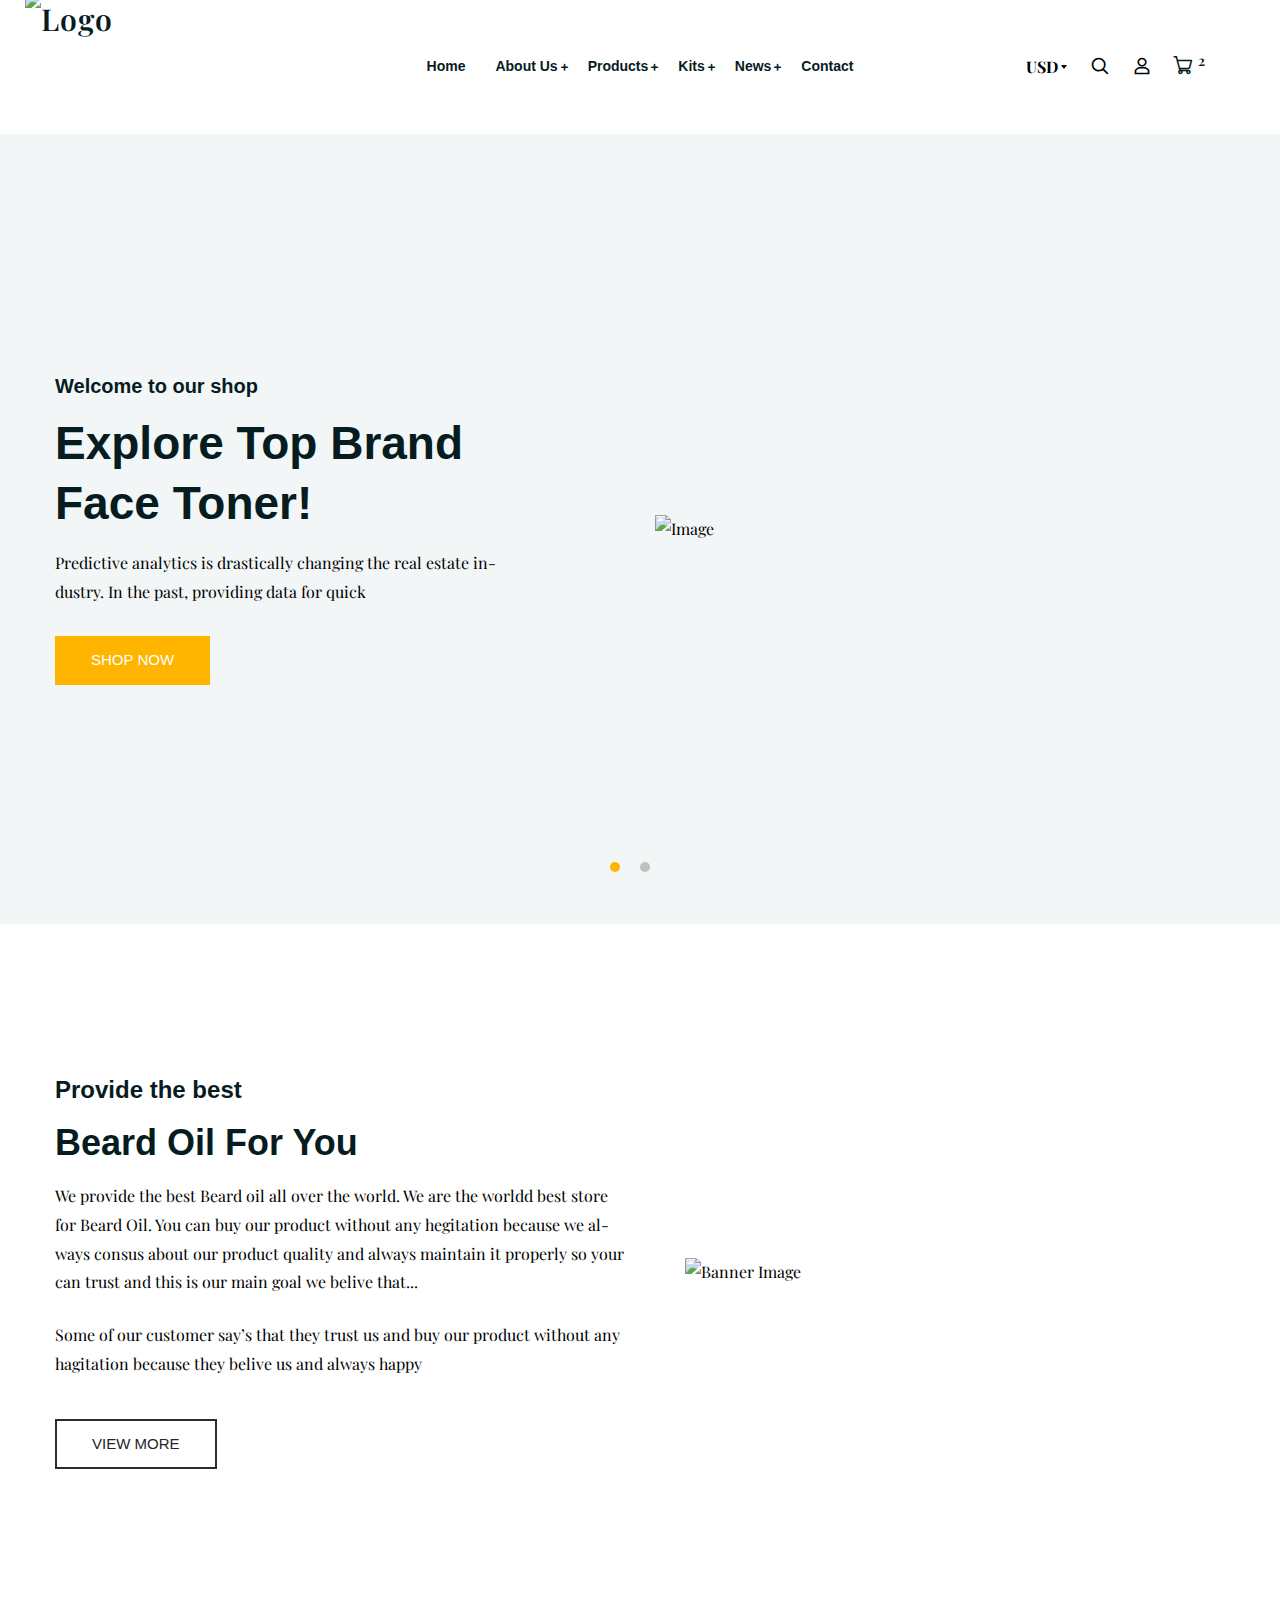
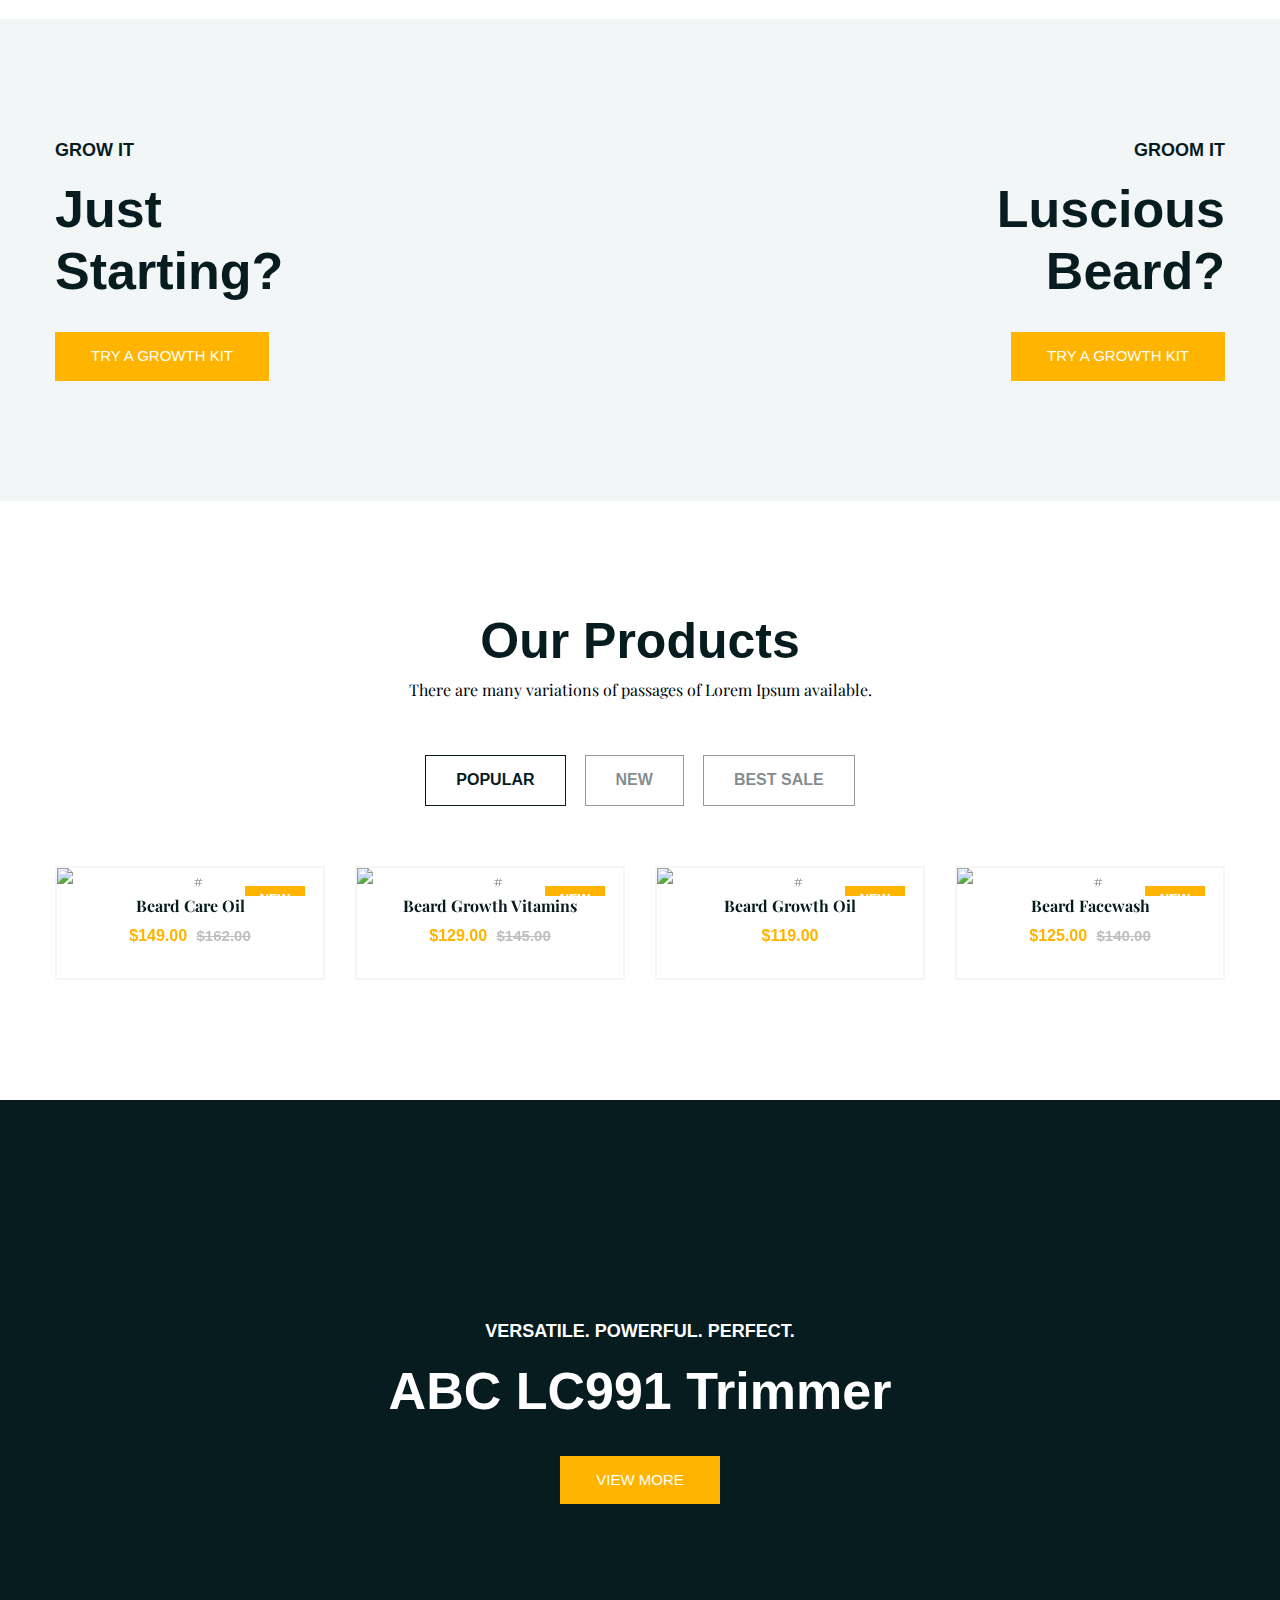
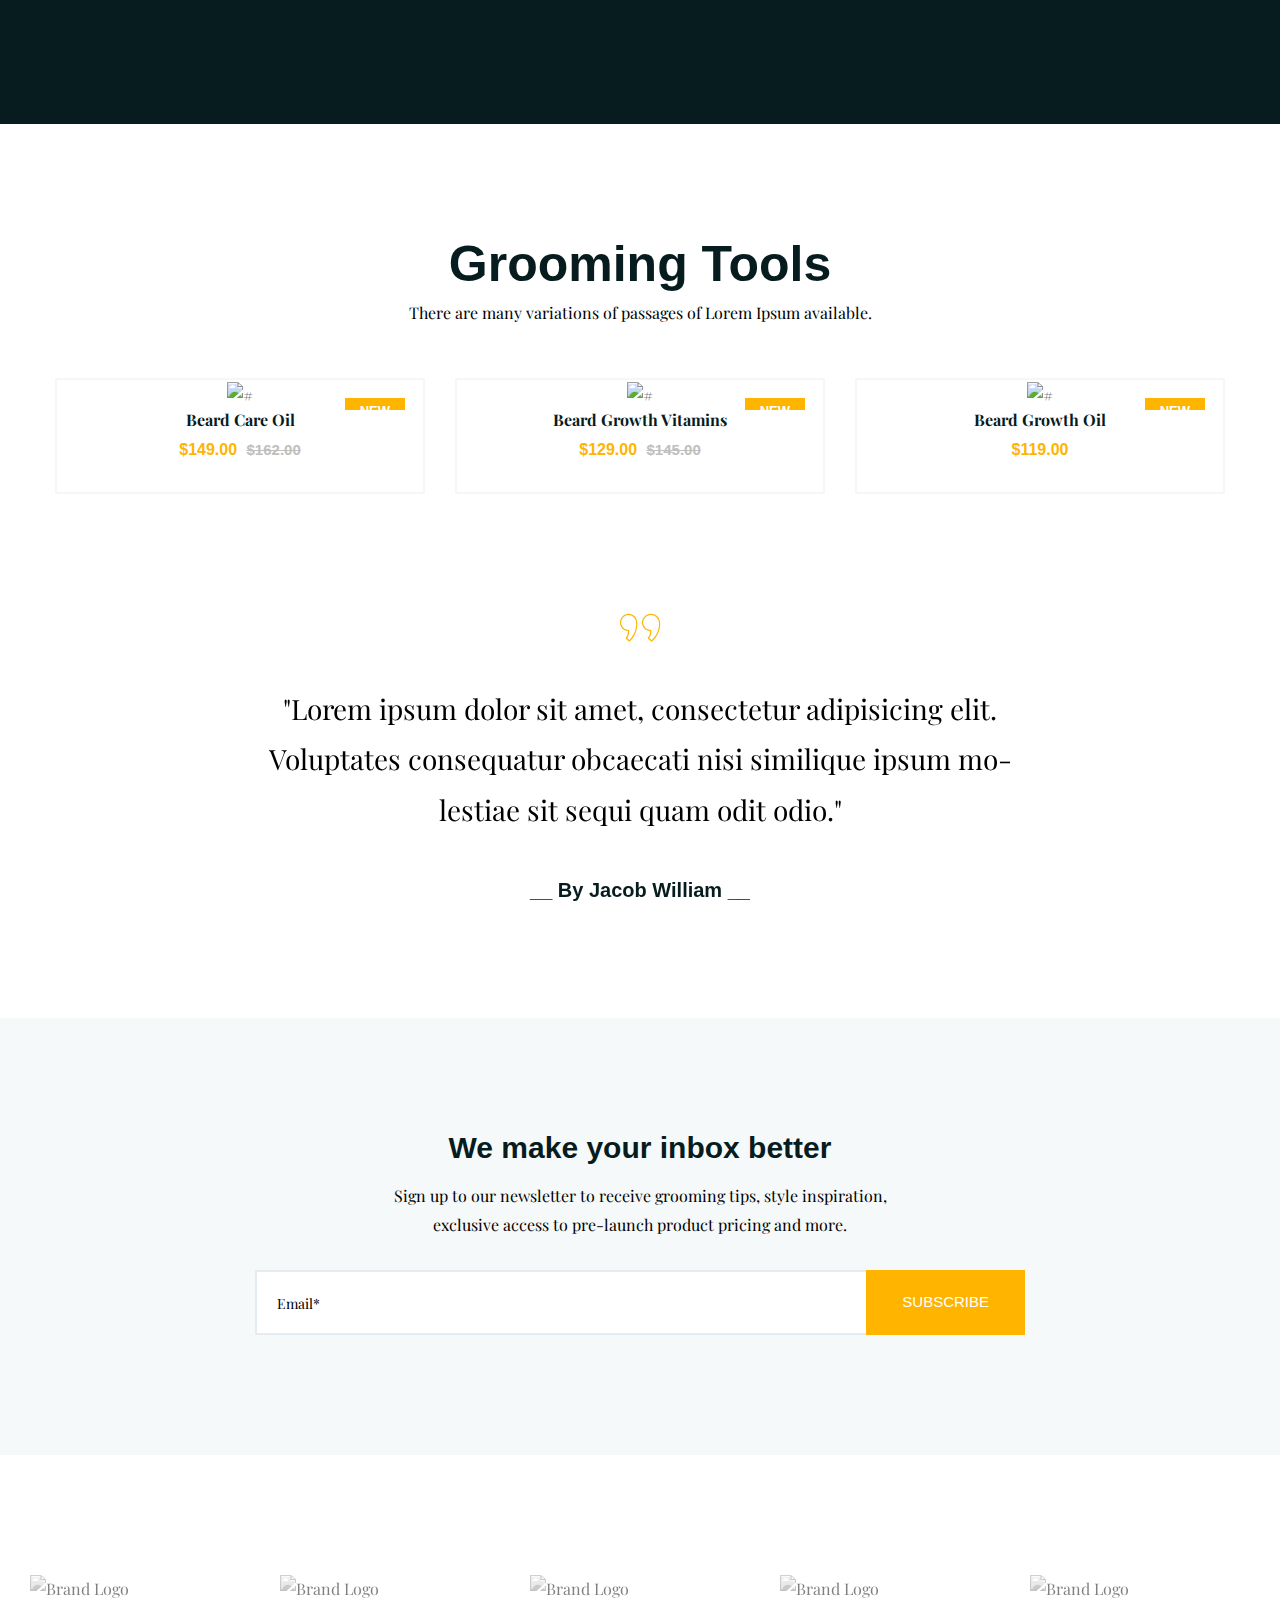
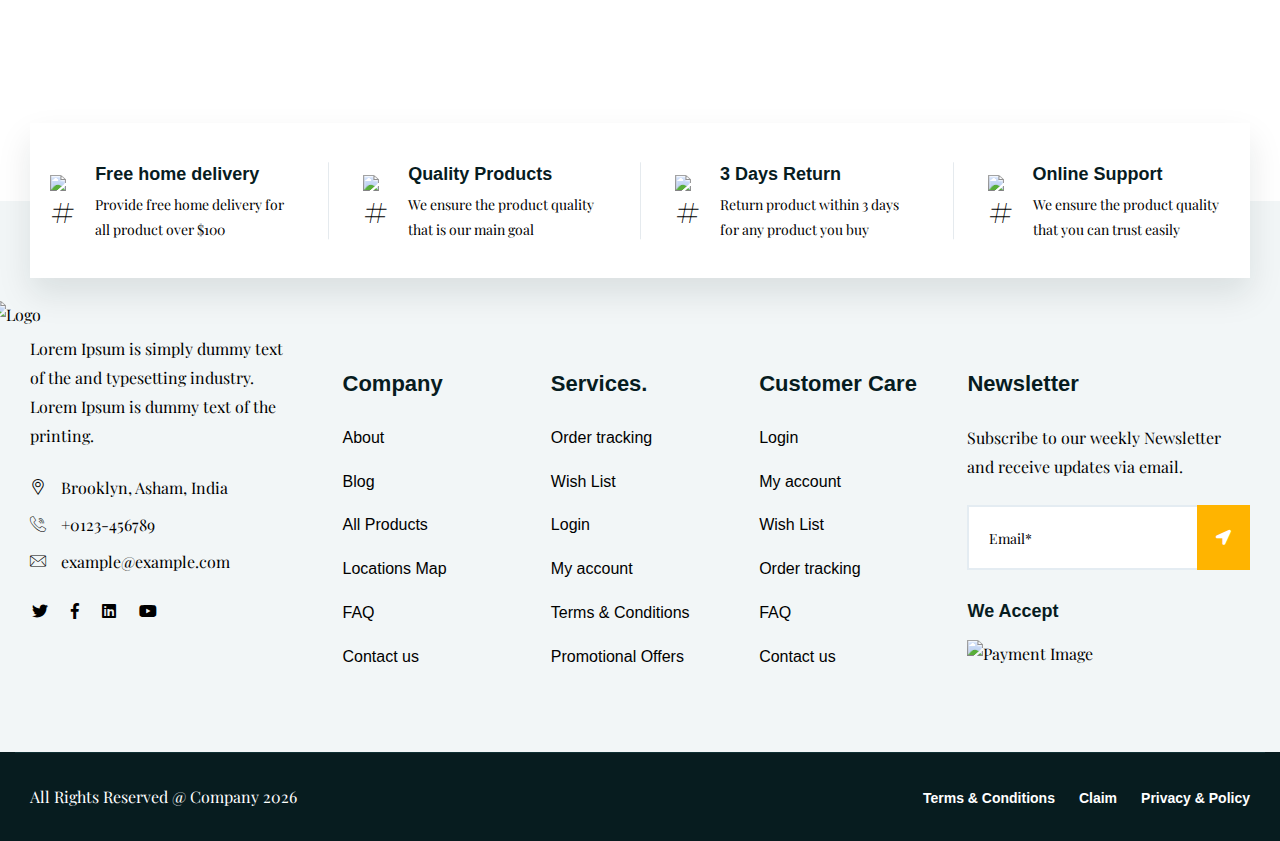
==== index.html @ 45c34c5c "Add files via upload" ====
<!doctype html>
<html class="no-js" lang="en">

<head>
    <meta charset="utf-8">
    <meta http-equiv="x-ua-compatible" content="ie=edge">
    <meta name="robots" content="noindex, follow" />
    <meta name="description" content="">
    <meta name="viewport" content="width=device-width, initial-scale=1, shrink-to-fit=no">
    <title>Firstgit - Beard Oil Responsive HTML Website </title>

    <!-- Place favicon.png in the root directory -->
    <link rel="shortcut icon" href="img/favicon.png" type="image/x-icon" />
    <!-- Font Icons css -->
    <link rel="stylesheet" href="css/font-icons.css">
    <!-- plugins css -->
    <link rel="stylesheet" href="css/plugins.css">
    <!-- Main Stylesheet -->
    <link rel="stylesheet" href="css/style.css">
    <!-- Responsive css -->
    <link rel="stylesheet" href="css/responsive.css">
</head>

<body>

<!-- Body main wrapper start -->
<div class="body-wrapper">

    <!-- HEADER AREA START (header-4) -->
    <header class="ltn__header-area ltn__header-4 ltn__header-6 ltn__header-transparent--- gradient-color-2---">
        <!-- ltn__header-top-area start -->
        <div class="ltn__header-top-area top-area-color-white d-none">
            <div class="container">
                <div class="row">
                    <div class="col-md-7">
                        <div class="ltn__top-bar-menu">
                            <ul>
                                <li><a href="mailto:info@webmail.com?"><i class="icon-mail"></i> info@example.com</a></li>
                                <li><a href="locations.html"><i class="icon-placeholder"></i> 15/A, Nest Tower, India</a></li>
                            </ul>
                        </div>
                    </div>
                    <div class="col-md-5">
                        <div class="top-bar-right text-right">
                            <div class="ltn__top-bar-menu">
                                <ul>
                                    <li>
                                        <!-- ltn__language-menu -->
                                        <div class="ltn__drop-menu ltn__currency-menu ltn__language-menu">
                                            <ul>
                                                <li><a href="#" class="dropdown-toggle"><span class="active-currency">English</span></a>
                                                    <ul>
                                                        <li><a href="#">Arabic</a></li>
                                                        <li><a href="#">Bengali</a></li>
                                                        <li><a href="#">Chinese</a></li>
                                                        <li><a href="#">English</a></li>
                                                        <li><a href="#">French</a></li>
                                                        <li><a href="#">Hindi</a></li>
                                                    </ul>
                                                </li>
                                            </ul>
                                        </div>
                                    </li>
                                    <li>
                                        <!-- ltn__social-media -->
                                        <div class="ltn__social-media">
                                            <ul>
                                                <li><a href="#" title="Facebook"><i class="fab fa-facebook-f"></i></a></li>
                                                <li><a href="#" title="Twitter"><i class="fab fa-twitter"></i></a></li>
                                                
                                                <li><a href="#" title="Instagram"><i class="fab fa-instagram"></i></a></li>
                                                <li><a href="#" title="Dribbble"><i class="fab fa-dribbble"></i></a></li>
                                            </ul>
                                        </div>
                                    </li>
                                </ul>
                            </div>
                        </div>
                    </div>
                </div>
            </div>
        </div>
        <!-- ltn__header-top-area end -->
        
        <!-- ltn__header-middle-area start -->
        <div class="ltn__header-middle-area ltn__header-sticky ltn__sticky-bg-white">
            <div class="container">
                <div class="row">
                    <div class="col">
                        <div class="site-logo">
                            <a href="index.html">
                                <img src="img/Option01.png" style="width: 190px;height: 140px;margin-left: -30px;margin-top: -10px;" alt="Logo">
                            </a>
                        </div>
                    </div>
                    <div class="col header-menu-column">
                        <div class="header-menu d-none d-xl-block">
                            <nav>
                                <div class="ltn__main-menu">
                                    <ul>
                                        <li class="menu-ico"><a href="#">Home</a>
                                            <!-- <ul>
                                                <li><a href="index.html">Home Style - 01</a></li>
                                                <li><a href="index-2.html">Home Style - 02</a></li>
                                                <li><a href="index-3.html">Home Style - 03  <span class="menu-item-badge">new</span></a></li>
                                                <li><a href="index-4.html">Home Style - 04</a></li>
                                                <li><a href="index-5.html">Home Style - 05</a></li>
                                                <li><a href="index-6.html">Home Style - 06</a></li>
                                                <li><a href="index-7.html">Home Style - 07</a></li>
                                                <li><a href="index-8.html">Home Style - 08</a></li>
                                            </ul> -->
                                        </li>
                                        <li class="menu-icon"><a href="#">About Us</a>
                                            <ul>
                                                <li><a href="about.html">About Us</a></li>
                                                <li><a href="faq.html">FAQ</a></li>
                                                <li><a href="coming-soon.html">Coming Soon</a></li>
                                                <li><a href="404.html">404</a></li>
                                                <li><a href="contact.html">Contact</a></li>
                                            </ul>
                                        </li>
                                        <li class="menu-icon"><a href="#">Products</a>
                                            <ul>
                                                <li><a href="shop.html">Product</a></li>
                                                <li><a href="shop-grid.html">Product Grid</a></li>
                                                <li><a href="shop-left-sidebar.html">Product Left Sidebar</a></li>
                                                <li><a href="shop-right-sidebar.html">Product Right Sidebar</a></li>
                                                <li><a href="product-details.html">Product Details</a></li>
                                                <li><a href="product-details-no-sidebar.html">Details No Sidebar</a></li>
                                                <li><a href="product-details-hover-zoom.html">Details Hover Zoom</a></li>
                                                <li><a href="#">Other Pages <span class="float-right">>></span></a>
                                                    <ul>
                                                        <li><a href="cart.html">Cart</a></li>
                                                        <li><a href="wishlist.html">Wishlist</a></li>
                                                        <li><a href="checkout.html">Checkout</a></li>
                                                        <li><a href="order-tracking.html">Order Tracking</a></li>
                                                        <li><a href="account.html">My Account</a></li>
                                                        <li><a href="login.html">Sign in</a></li>
                                                        <li><a href="register.html">Register</a></li>
                                                    </ul>
                                                </li>
                                            </ul>
                                        </li>
                                        <li class="menu-icon"><a href="#">Kits</a>
                                            <ul class="mega-menu">
                                                <li>
                                                    <div class="menu-product-item">
                                                        <div class="menu-product-img">
                                                            <a href="product-details.html"><img src="img/product/13.png" alt="#"></a>
                                                        </div>
                                                        <div class="product-info">
                                                            <h2 class="product-title"><a href="product-details.html">Trimmer Kits</a></h2>
                                                            <div class="product-price">
                                                                <span>$125.00</span>
                                                                <del>$142.00</del>
                                                            </div>
                                                        </div>
                                                    </div>
                                                </li>
                                                <li>
                                                    <div class="menu-product-item">
                                                        <div class="menu-product-img">
                                                            <a href="product-details.html"><img src="img/product/9.png" alt="#"></a>
                                                        </div>
                                                        <div class="product-info">
                                                            <h2 class="product-title"><a href="product-details.html">Beard Growth Vitamins</a></h2>
                                                            <div class="product-price">
                                                                <span>$135.00</span>
                                                                <del>$145.00</del>
                                                            </div>
                                                        </div>
                                                    </div>
                                                </li>
                                                <li>
                                                    <div class="menu-product-item">
                                                        <div class="menu-product-img">
                                                            <a href="product-details.html"><img src="img/product/15.png" alt="#"></a>
                                                        </div>
                                                        <div class="product-info">
                                                            <h2 class="product-title"><a href="product-details.html">Beard Scissors</a></h2>
                                                            <div class="product-price">
                                                                <span>$15.00</span>
                                                                <del>$18.00</del>
                                                            </div>
                                                        </div>
                                                    </div>
                                                </li>
                                                <li>
                                                    <div class="menu-product-item">
                                                        <div class="menu-product-img">
                                                            <a href="product-details.html"><img src="img/product/6.png" alt="#"></a>
                                                        </div>
                                                        <div class="product-info">
                                                            <h2 class="product-title"><a href="product-details.html">Beard Care Oil</a></h2>
                                                            <div class="product-price">
                                                                <span>$149.00</span>
                                                                <del>$162.00</del>
                                                            </div>
                                                        </div>
                                                    </div>
                                                </li>
                                            </ul>
                                        </li>
                                        <li class="menu-icon"><a href="#">News</a>
                                            <ul>
                                                <li><a href="blog.html">News</a></li>
                                                <li><a href="blog-grid.html">News Grid</a></li>
                                                <li><a href="blog-left-sidebar.html">News Left sidebar</a></li>
                                                <li><a href="blog-right-sidebar.html">News Right sidebar</a></li>
                                                <li><a href="blog-details.html">News details</a></li>
                                            </ul>
                                        </li>
                                        <li><a href="contact.html">Contact</a></li>
                                    </ul>
                                </div>
                            </nav>
                        </div>
                    </div>
                    <div class="col">
                        <div class="ltn__header-options">
                            <!-- ltn__currency-menu -->
                            <div class="ltn__drop-menu ltn__currency-menu">
                                <ul>
                                    <li><a href="#" class="dropdown-toggle"><span class="active-currency">USD</span></a>
                                        <ul>
                                            <li><a href="login.html">USD - US Dollar</a></li>
                                            <li><a href="wishlist.html">CAD - Canada Dollar</a></li>
                                            <li><a href="register.html">EUR - Euro</a></li>
                                            <li><a href="account.html">GBP - British Pound</a></li>
                                            <li><a href="wishlist.html">INR - Indian Rupee</a></li>
                                            <li><a href="wishlist.html">BDT - Bangladesh Taka</a></li>
                                            <li><a href="wishlist.html">JPY - Japan Yen</a></li>
                                            <li><a href="wishlist.html">AUD - Australian Dollar</a></li>
                                        </ul>
                                    </li>
                                </ul>
                            </div>
                            <!-- header-search-1 -->
                            <div class="header-search-wrap">
                                <div class="header-search-1">
                                    <div class="search-icon">
                                        <i class="icon-search for-search-show"></i>
                                        <i class="icon-cancel  for-search-close"></i>
                                    </div>
                                </div>
                                <div class="header-search-1-form">
                                    <form id="#" method="get"  action="#">
                                        <input type="text" name="search" value="" placeholder="Search here..."/>
                                        <button type="submit">
                                            <span><i class="icon-search"></i></span>
                                        </button>
                                    </form>
                                </div>
                            </div>
                            <!-- user-menu -->
                            <div class="ltn__drop-menu user-menu">
                                <ul>
                                    <li>
                                        <a href="#"><i class="icon-user"></i></a>
                                        <ul>
                                            <li><a href="login.html">Sign in</a></li>
                                            <li><a href="register.html">Register</a></li>
                                            <li><a href="account.html">My Account</a></li>
                                            <li><a href="wishlist.html">Wishlist</a></li>
                                        </ul>
                                    </li>
                                </ul>
                            </div>
                            <!-- mini-cart -->
                            <div class="mini-cart-icon">
                                <a href="#ltn__utilize-cart-menu" class="ltn__utilize-toggle">
                                    <i class="icon-shopping-cart"></i>
                                    <sup>2</sup>
                                </a>
                            </div>
                            <!-- Mobile Menu Button -->
                            <div class="mobile-menu-toggle d-xl-none">
                                <a href="#ltn__utilize-mobile-menu" class="ltn__utilize-toggle">
                                    <svg viewBox="0 0 800 600">
                                        <path d="M300,220 C300,220 520,220 540,220 C740,220 640,540 520,420 C440,340 300,200 300,200" id="top"></path>
                                        <path d="M300,320 L540,320" id="middle"></path>
                                        <path d="M300,210 C300,210 520,210 540,210 C740,210 640,530 520,410 C440,330 300,190 300,190" id="bottom" transform="translate(480, 320) scale(1, -1) translate(-480, -318) "></path>
                                    </svg>
                                </a>
                            </div>
                        </div>
                    </div>
                </div>
            </div>
        </div>
        <!-- ltn__header-middle-area end -->
    </header>
    <!-- HEADER AREA END -->

    <!-- Utilize Cart Menu Start -->
    <div id="ltn__utilize-cart-menu" class="ltn__utilize ltn__utilize-cart-menu">
        <div class="ltn__utilize-menu-inner ltn__scrollbar">
            <div class="ltn__utilize-menu-head">
                <span class="ltn__utilize-menu-title">Cart</span>
                <button class="ltn__utilize-close">×</button>
            </div>
            <div class="mini-cart-product-area ltn__scrollbar">
                <div class="mini-cart-item clearfix">
                    <div class="mini-cart-img">
                        <a href="#"><img src="img/product/1.png" alt="Image"></a>
                        <span class="mini-cart-item-delete"><i class="icon-cancel"></i></span>
                    </div>
                    <div class="mini-cart-info">
                        <h6><a href="#">Beard Care Oil</a></h6>
                        <span class="mini-cart-quantity">1 x $65.00</span>
                    </div>
                </div>
                <div class="mini-cart-item clearfix">
                    <div class="mini-cart-img">
                        <a href="#"><img src="img/product/15.png" alt="Image"></a>
                        <span class="mini-cart-item-delete"><i class="icon-cancel"></i></span>
                    </div>
                    <div class="mini-cart-info">
                        <h6><a href="#">Beard Scissors</a></h6>
                        <span class="mini-cart-quantity">1 x $15.00</span>
                    </div>
                </div>
                <div class="mini-cart-item clearfix">
                    <div class="mini-cart-img">
                        <a href="#"><img src="img/product/9.png" alt="Image"></a>
                        <span class="mini-cart-item-delete"><i class="icon-cancel"></i></span>
                    </div>
                    <div class="mini-cart-info">
                        <h6><a href="#">Beard Shampoo</a></h6>
                        <span class="mini-cart-quantity">1 x $92.00</span>
                    </div>
                </div>
                <div class="mini-cart-item clearfix">
                    <div class="mini-cart-img">
                        <a href="#"><img src="img/product/4.png" alt="Image"></a>
                        <span class="mini-cart-item-delete"><i class="icon-cancel"></i></span>
                    </div>
                    <div class="mini-cart-info">
                        <h6><a href="#">Beard Growth Oil</a></h6>
                        <span class="mini-cart-quantity">1 x $68.00</span>
                    </div>
                </div>
            </div>
            <div class="mini-cart-footer">
                <div class="mini-cart-sub-total">
                    <h5>Subtotal: <span>$310.00</span></h5>
                </div>
                <div class="btn-wrapper">
                    <a href="cart.html" class="theme-btn-1 btn btn-effect-1">View Cart</a>
                    <a href="cart.html" class="theme-btn-2 btn btn-effect-2">Checkout</a>
                </div>
                <p>Free Shipping on All Orders Over $100!</p>
            </div>

        </div>
    </div>
    <!-- Utilize Cart Menu End -->

    <!-- Utilize Mobile Menu Start -->
    <div id="ltn__utilize-mobile-menu" class="ltn__utilize ltn__utilize-mobile-menu">
        <div class="ltn__utilize-menu-inner ltn__scrollbar">
            <div class="ltn__utilize-menu-head">
                <div class="site-logo">
                    <a href="index.html">
                        <img src="img/Option01.png" style="width: 140px;height: 120px;" alt="Logo">
                    </a>
                </div>
                <button class="ltn__utilize-close">×</button>
            </div>
            <div class="ltn__utilize-menu-search-form">
                <form action="#">
                    <input type="text" placeholder="Search...">
                    <button><i class="fas fa-search"></i></button>
                </form>
            </div>
            <div class="ltn__utilize-menu">
                <ul>
                    <li><a href="#">Home</a> </li>
                    <li><a href="about.html">About</a></li>
                    <li><a href="#">Product</a>
                        <ul class="sub-menu">
                            <li><a href="shop.html">Product</a></li>
                            <li><a href="shop-grid.html">Product Grid</a></li>
                            <li><a href="shop-left-sidebar.html">Product Left Sidebar</a></li>
                            <li><a href="shop-right-sidebar.html">Product Right Sidebar</a></li>
                            <li><a href="product-details.html">Product Details</a></li>
                            <li><a href="product-details-no-sidebar.html">Details No Sidebar</a></li>
                            <li><a href="product-details-hover-zoom.html">Details Hover Zoom</a></li>
                            <li><a href="cart.html">Cart</a></li>
                            <li><a href="wishlist.html">Wishlist</a></li>
                            <li><a href="checkout.html">Checkout</a></li>
                            <li><a href="order-tracking.html">Order Tracking</a></li>
                            <li><a href="account.html">My Account</a></li>
                            <li><a href="login.html">Sign in</a></li>
                            <li><a href="register.html">Register</a></li>
                        </ul>
                    </li>
                    <li><a href="#">News</a>
                        <ul class="sub-menu">
                            <li><a href="blog.html">News</a></li>
                            <li><a href="blog-left-sidebar.html">News Left sidebar</a></li>
                            <li><a href="blog-right-sidebar.html">News Right sidebar</a></li>
                            <li><a href="blog-grid.html">News Grid</a></li>
                            <li><a href="blog-details.html">News details</a></li>
                        </ul>
                    </li>
                    <li><a href="#">Pages</a>
                        <ul class="sub-menu">
                            <li><a href="faq.html">FAQ</a></li>
                            <li><a href="404.html">404</a></li>
                            <li><a href="contact.html">Contact</a></li>
                            <li><a href="coming-soon.html">Coming Soon</a></li>
                            <li><a href="shop.html">Shop</a></li>
                            <li><a href="shop-left-sidebar.html">Shop Left sidebar</a></li>
                            <li><a href="shop-right-sidebar.html">Shop right sidebar</a></li>
                            <li><a href="shop-grid.html">Shop Grid</a></li>
                            <li><a href="product-details.html">Shop details </a></li>
                            <li><a href="cart.html">Cart</a></li>
                            <li><a href="wishlist.html">Wishlist</a></li>
                            <li><a href="checkout.html">Checkout</a></li>
                            <li><a href="order-tracking.html">Order Tracking</a></li>
                            <li><a href="account.html">My Account</a></li>
                            <li><a href="login.html">Sign in</a></li>
                            <li><a href="register.html">Register</a></li>
                        </ul>
                    </li>
                    <li><a href="contact.html">Contact</a></li>
                </ul>
            </div>
            <div class="ltn__utilize-buttons ltn__utilize-buttons-2">
                <ul>
                    <li>
                        <a href="login.html" title="Login">
                            <span class="utilize-btn-icon">
                                <i class="far fa-user"></i>
                            </span>
                            Login / Register
                        </a>
                    </li>
                    <li>
                        <a href="wishlist.html" title="Wishlist">
                            <span class="utilize-btn-icon">
                                <i class="far fa-heart"></i>
                                <sup>3</sup>
                            </span>
                            Wishlist
                        </a>
                    </li>
                    <li>
                        <a href="cart.html" title="Shoping Cart">
                            <span class="utilize-btn-icon">
                                <i class="fas fa-shopping-cart"></i>
                                <sup>5</sup>
                            </span>
                            Shoping Cart
                        </a>
                    </li>
                </ul>
            </div>
            <div class="ltn__social-media-2">
                <ul>
                    <li><a href="#" title="Twitter"><i class="fab fa-twitter"></i></a></li>
                    <li><a href="#" title="Facebook"><i class="fab fa-facebook-f"></i></a></li>
                    <li><a href="#" title="Linkedin"><i class="fab fa-linkedin"></i></a></li>
                    <li><a href="#" title="Instagram"><i class="fab fa-instagram"></i></a></li>
                    
                </ul>
            </div>
        </div>
    </div>
    <!-- Utilize Mobile Menu End -->

    <div class="ltn__utilize-overlay"></div>

    <!-- SLIDER AREA START (slider-1) -->
    <div class="ltn__slider-area ltn__slider-6 mb-120">
        <div class="ltn__slide-one-active slick-slide-arrow-1 slick-slide-dots-1">
            <!-- ltn__slide-item -->
            <div class="ltn__slide-item section-bg-1">
                <div class="ltn__slide-item-inner">
                    <div class="container">
                        <div class="row">
                            <div class="col-lg-6 col-md-7 col-sm-7 align-self-center">
                                <div class="slide-item-info">
                                    <div class="slide-item-info-inner  ltn__slide-animation">
                                        <h4 class="slide-sub-title animated">Welcome to our shop</h4>
                                        <h1 class="slide-title animated">Explore Top Brand <br> Face Toner!</h1>
                                        <div class="slide-brief animated">
                                            <p>Predictive analytics is drastically changing the real estate industry. In the past, providing data for quick</p>
                                        </div>
                                        <div class="btn-wrapper animated">
                                            <a href="shop.html" class="theme-btn-1 btn btn-effect-1 text-uppercase">Shop now</a>
                                        </div>
                                    </div>
                                </div>
                            </div>
                            <div class="col-lg-6 col-md-5 col-sm-5 align-self-center">
                                <div class="slide-item-img">
                                    <a href="shop.html"><img src="img/slider/11.png" alt="Image"></a>
                                </div>
                            </div>
                        </div>
                    </div>
                </div>
            </div>
            <!-- ltn__slide-item -->
            <div class="ltn__slide-item section-bg-1">
                <div class="ltn__slide-item-inner">
                    <div class="container">
                        <div class="row">
                            <div class="col-lg-6 col-md-5 col-sm-5 align-self-center">
                                <div class="slide-item-img">
                                    <a href="shop.html"><img src="img/slider/1-1.png" alt="Image"></a>
                                </div>
                            </div>
                            <div class="col-lg-6 col-md-7 col-sm-7 align-self-center">
                                <div class="slide-item-info">
                                    <div class="slide-item-info-inner ltn__slide-animation">
                                        <h4 class="slide-sub-title animated">Welcome to our shop</h4>
                                        <h1 class="slide-title animated">Explore Top Brand <br> Face Toner!</h1>
                                        <div class="slide-brief animated">
                                            <p>Predictive analytics is drastically changing the real estate industry. In the past, providing data for quick</p>
                                        </div>
                                        <div class="btn-wrapper animated">
                                            <a href="shop.html" class="theme-btn-1 btn btn-effect-1 text-uppercase">Shop now</a>
                                        </div>
                                    </div>
                                </div>
                            </div>
                        </div>
                    </div>
                </div>
            </div>
        </div>
    </div>
    <!-- SLIDER AREA END -->

    <!-- ABOUT US AREA START -->
    <div class="ltn__about-us-area pb-120">
        <div class="container">
            <div class="row">
                <div class="col-lg-6 col-md-6 align-self-center">
                    <div class="about-us-info-wrap pt-30 pb-30">
                        <h3>Provide the best</h3>
                        <h1>Beard Oil For You</h1>
                        <p>We provide the best Beard oil all over the world. We are the worldd best store for Beard Oil. You can buy our product without any hegitation because we always consus about our product quality and always maintain it properly so your can trust and this is our main goal we belive that...</p>

                        <p>Some of our customer say’s that they trust us and buy our product without any hagitation because they belive us and always happy</p>
                        <div class="btn-wrapper">
                            <a href="shop.html" class="theme-btn-3 btn btn-effect-4 text-uppercase">View More</a>
                        </div>
                    </div>
                </div>
                <div class="col-lg-6 col-md-6 align-self-center">
                    <div class="about-us-img-wrap about-img-right">
                        <img src="img/banner/6.png" alt="Banner Image">
                    </div>
                </div>
            </div>
        </div>
    </div>
    <!-- ABOUT US AREA END -->

    <!-- ABOUT US AREA START -->
    <div class="ltn__banner-area section-bg-1">
        <div class="container">
            <div class="row">
                <div class="col-lg-6 col-md-6 align-self-center">
                    <div class="banner-info-wrap beard-growing-kit text-left bg-image" data-bg="img/banner/10.png">
                        <h5>Grow it</h5>
                        <h1>Just <br> Starting?</h1>
                        <div class="btn-wrapper">
                            <a href="shop.html" class="theme-btn-1 btn btn-effect-1 text-uppercase">Try a growth kit</a>
                        </div>
                    </div>
                </div>
                <div class="col-lg-6 col-md-6 align-self-center">
                    <div class="banner-info-wrap beard-growing-kit text-right bg-image" data-bg="img/banner/11.png">
                        <h5>Groom IT</h5>
                        <h1>Luscious
                             <br> Beard?</h1>
                        <div class="btn-wrapper">
                            <a href="shop.html" class="theme-btn-1 btn btn-effect-1 text-uppercase">Try a growth kit</a>
                        </div>
                    </div>
                </div>
            </div>
        </div>
    </div>
    <!-- ABOUT US AREA END -->

    <!-- PRODUCT TAB AREA START (product-item-3) -->
    <div class="ltn__product-tab-area ltn__product-gutter pt-110 pb-70">
        <div class="container">
            <div class="row">
                <div class="col-lg-12">
                    <div class="section-title-area text-center">
                        <h1 class="section-title ">Our Products</h1>
                        <p>There are many variations of passages of Lorem Ipsum available.</p>
                    </div>
                    <div class="ltn__tab-menu ltn__tab-menu-2 ltn__tab-menu-top-right-- text-uppercase text-center">
                        <div class="nav">
                            <a class="active show" data-toggle="tab" href="#liton_tab_3_1">Popular</a>
                            <a data-toggle="tab" href="#liton_tab_3_2" class="">New</a>
                            <a data-toggle="tab" href="#liton_tab_3_3" class="">Best Sale</a>
                        </div>
                    </div>
                    <div class="tab-content">
                        <div class="tab-pane fade active show" id="liton_tab_3_1">
                            <div class="ltn__product-tab-content-inner">
                                <div class="row ltn__tab-product-slider-one-active slick-arrow-1">
                                    <!-- ltn__product-item -->
                                    <div class="col-lg-12">
                                        <div class="ltn__product-item ltn__product-item-3 text-center">
                                            <div class="product-img">
                                                <a href="product-details.html"><img src="img/product/1.png" alt="#"></a>
                                                <div class="product-badge">
                                                    <ul>
                                                        <li class="sale-badge">New</li>
                                                    </ul>
                                                </div>
                                                <div class="product-hover-action">
                                                    <ul>
                                                        <li>
                                                            <a href="#" title="Quick View" data-toggle="modal" data-target="#quick_view_modal">
                                                                <i class="far fa-eye"></i>
                                                            </a>
                                                        </li>
                                                        <li>
                                                            <a href="#" title="Add to Cart" data-toggle="modal" data-target="#add_to_cart_modal">
                                                                <i class="fas fa-shopping-cart"></i>
                                                            </a>
                                                        </li>
                                                        <li>
                                                            <a href="#" title="Wishlist" data-toggle="modal" data-target="#liton_wishlist_modal">
                                                                <i class="far fa-heart"></i></a>
                                                        </li>
                                                    </ul>
                                                </div>
                                            </div>
                                            <div class="product-info">
                                                <h2 class="product-title"><a href="product-details.html">Beard Care Oil</a></h2>
                                                <div class="product-price">
                                                    <span>$149.00</span>
                                                    <del>$162.00</del>
                                                </div>
                                            </div>
                                        </div>
                                    </div>
                                    <!-- ltn__product-item -->
                                    <div class="col-lg-12">
                                        <div class="ltn__product-item ltn__product-item-3 text-center">
                                            <div class="product-img">
                                                <a href="product-details.html"><img src="img/product/2.png" alt="#"></a>
                                                <div class="product-badge">
                                                    <ul>
                                                        <li class="sale-badge">New</li>
                                                    </ul>
                                                </div>
                                                <div class="product-hover-action">
                                                    <ul>
                                                        <li>
                                                            <a href="#" title="Quick View" data-toggle="modal" data-target="#quick_view_modal">
                                                                <i class="far fa-eye"></i>
                                                            </a>
                                                        </li>
                                                        <li>
                                                            <a href="#" title="Add to Cart" data-toggle="modal" data-target="#add_to_cart_modal">
                                                                <i class="fas fa-shopping-cart"></i>
                                                            </a>
                                                        </li>
                                                        <li>
                                                            <a href="#" title="Wishlist" data-toggle="modal" data-target="#liton_wishlist_modal">
                                                                <i class="far fa-heart"></i></a>
                                                        </li>
                                                    </ul>
                                                </div>
                                            </div>
                                            <div class="product-info">
                                                <h2 class="product-title"><a href="product-details.html">Beard Growth Vitamins</a></h2>
                                                <div class="product-price">
                                                    <span>$129.00</span>
                                                    <del>$145.00</del>
                                                </div>
                                            </div>
                                        </div>
                                    </div>
                                    <!-- ltn__product-item -->
                                    <div class="col-lg-12">
                                        <div class="ltn__product-item ltn__product-item-3 text-center">
                                            <div class="product-img">
                                                <a href="product-details.html"><img src="img/product/3.png" alt="#"></a>
                                                <div class="product-badge">
                                                    <ul>
                                                        <li class="sale-badge">New</li>
                                                    </ul>
                                                </div>
                                                <div class="product-hover-action">
                                                    <ul>
                                                        <li>
                                                            <a href="#" title="Quick View" data-toggle="modal" data-target="#quick_view_modal">
                                                                <i class="far fa-eye"></i>
                                                            </a>
                                                        </li>
                                                        <li>
                                                            <a href="#" title="Add to Cart" data-toggle="modal" data-target="#add_to_cart_modal">
                                                                <i class="fas fa-shopping-cart"></i>
                                                            </a>
                                                        </li>
                                                        <li>
                                                            <a href="#" title="Wishlist" data-toggle="modal" data-target="#liton_wishlist_modal">
                                                                <i class="far fa-heart"></i></a>
                                                        </li>
                                                    </ul>
                                                </div>
                                            </div>
                                            <div class="product-info">
                                                <h2 class="product-title"><a href="product-details.html">Beard Growth Oil</a></h2>
                                                <div class="product-price">
                                                    <span>$119.00</span>
                                                </div>
                                            </div>
                                        </div>
                                    </div>
                                    <!-- ltn__product-item -->
                                    <div class="col-lg-12">
                                        <div class="ltn__product-item ltn__product-item-3 text-center">
                                            <div class="product-img">
                                                <a href="product-details.html"><img src="img/product/4.png" alt="#"></a>
                                                <div class="product-badge">
                                                    <ul>
                                                        <li class="sale-badge">New</li>
                                                    </ul>
                                                </div>
                                                <div class="product-hover-action">
                                                    <ul>
                                                        <li>
                                                            <a href="#" title="Quick View" data-toggle="modal" data-target="#quick_view_modal">
                                                                <i class="far fa-eye"></i>
                                                            </a>
                                                        </li>
                                                        <li>
                                                            <a href="#" title="Add to Cart" data-toggle="modal" data-target="#add_to_cart_modal">
                                                                <i class="fas fa-shopping-cart"></i>
                                                            </a>
                                                        </li>
                                                        <li>
                                                            <a href="#" title="Wishlist" data-toggle="modal" data-target="#liton_wishlist_modal">
                                                                <i class="far fa-heart"></i></a>
                                                        </li>
                                                    </ul>
                                                </div>
                                            </div>
                                            <div class="product-info">
                                                <h2 class="product-title"><a href="product-details.html">Beard Facewash</a></h2>
                                                <div class="product-price">
                                                    <span>$125.00</span>
                                                    <del>$140.00</del>
                                                </div>
                                            </div>
                                        </div>
                                    </div>
                                    <!-- ltn__product-item -->
                                    <div class="col-lg-12">
                                        <div class="ltn__product-item ltn__product-item-3 text-center">
                                            <div class="product-img">
                                                <a href="product-details.html"><img src="img/product/5.png" alt="#"></a>
                                                <div class="product-badge">
                                                    <ul>
                                                        <li class="sale-badge">New</li>
                                                    </ul>
                                                </div>
                                                <div class="product-hover-action">
                                                    <ul>
                                                        <li>
                                                            <a href="#" title="Quick View" data-toggle="modal" data-target="#quick_view_modal">
                                                                <i class="far fa-eye"></i>
                                                            </a>
                                                        </li>
                                                        <li>
                                                            <a href="#" title="Add to Cart" data-toggle="modal" data-target="#add_to_cart_modal">
                                                                <i class="fas fa-shopping-cart"></i>
                                                            </a>
                                                        </li>
                                                        <li>
                                                            <a href="#" title="Wishlist" data-toggle="modal" data-target="#liton_wishlist_modal">
                                                                <i class="far fa-heart"></i></a>
                                                        </li>
                                                    </ul>
                                                </div>
                                            </div>
                                            <div class="product-info">
                                                <h2 class="product-title"><a href="product-details.html">Beard Shampoo</a></h2>
                                                <div class="product-price">
                                                    <span>$165.00</span>
                                                    <del>$185.00</del>
                                                </div>
                                            </div>
                                        </div>
                                    </div>
                                    <!--  -->
                                </div>
                            </div>
                        </div>
                        <div class="tab-pane fade" id="liton_tab_3_2">
                            <div class="ltn__product-tab-content-inner">
                                <div class="row ltn__tab-product-slider-one-active slick-arrow-1">
                                    <!-- ltn__product-item -->
                                    <div class="col-lg-12">
                                        <div class="ltn__product-item ltn__product-item-3 text-center">
                                            <div class="product-img">
                                                <a href="product-details.html"><img src="img/product/3.png" alt="#"></a>
                                                <div class="product-badge">
                                                    <ul>
                                                        <li class="sale-badge">New</li>
                                                    </ul>
                                                </div>
                                                <div class="product-hover-action">
                                                    <ul>
                                                        <li>
                                                            <a href="#" title="Quick View" data-toggle="modal" data-target="#quick_view_modal">
                                                                <i class="far fa-eye"></i>
                                                            </a>
                                                        </li>
                                                        <li>
                                                            <a href="#" title="Add to Cart" data-toggle="modal" data-target="#add_to_cart_modal">
                                                                <i class="fas fa-shopping-cart"></i>
                                                            </a>
                                                        </li>
                                                        <li>
                                                            <a href="#" title="Wishlist" data-toggle="modal" data-target="#liton_wishlist_modal">
                                                                <i class="far fa-heart"></i></a>
                                                        </li>
                                                    </ul>
                                                </div>
                                            </div>
                                            <div class="product-info">
                                                <h2 class="product-title"><a href="product-details.html">Beard Growth Oil</a></h2>
                                                <div class="product-price">
                                                    <span>$119.00</span>
                                                </div>
                                            </div>
                                        </div>
                                    </div>
                                    <!-- ltn__product-item -->
                                    <div class="col-lg-12">
                                        <div class="ltn__product-item ltn__product-item-3 text-center">
                                            <div class="product-img">
                                                <a href="product-details.html"><img src="img/product/4.png" alt="#"></a>
                                                <div class="product-badge">
                                                    <ul>
                                                        <li class="sale-badge">New</li>
                                                    </ul>
                                                </div>
                                                <div class="product-hover-action">
                                                    <ul>
                                                        <li>
                                                            <a href="#" title="Quick View" data-toggle="modal" data-target="#quick_view_modal">
                                                                <i class="far fa-eye"></i>
                                                            </a>
                                                        </li>
                                                        <li>
                                                            <a href="#" title="Add to Cart" data-toggle="modal" data-target="#add_to_cart_modal">
                                                                <i class="fas fa-shopping-cart"></i>
                                                            </a>
                                                        </li>
                                                        <li>
                                                            <a href="#" title="Wishlist" data-toggle="modal" data-target="#liton_wishlist_modal">
                                                                <i class="far fa-heart"></i></a>
                                                        </li>
                                                    </ul>
                                                </div>
                                            </div>
                                            <div class="product-info">
                                                <h2 class="product-title"><a href="product-details.html">Beard Facewash</a></h2>
                                                <div class="product-price">
                                                    <span>$125.00</span>
                                                    <del>$140.00</del>
                                                </div>
                                            </div>
                                        </div>
                                    </div>
                                    <!-- ltn__product-item -->
                                    <div class="col-lg-12">
                                        <div class="ltn__product-item ltn__product-item-3 text-center">
                                            <div class="product-img">
                                                <a href="product-details.html"><img src="img/product/1.png" alt="#"></a>
                                                <div class="product-badge">
                                                    <ul>
                                                        <li class="sale-badge">New</li>
                                                    </ul>
                                                </div>
                                                <div class="product-hover-action">
                                                    <ul>
                                                        <li>
                                                            <a href="#" title="Quick View" data-toggle="modal" data-target="#quick_view_modal">
                                                                <i class="far fa-eye"></i>
                                                            </a>
                                                        </li>
                                                        <li>
                                                            <a href="#" title="Add to Cart" data-toggle="modal" data-target="#add_to_cart_modal">
                                                                <i class="fas fa-shopping-cart"></i>
                                                            </a>
                                                        </li>
                                                        <li>
                                                            <a href="#" title="Wishlist" data-toggle="modal" data-target="#liton_wishlist_modal">
                                                                <i class="far fa-heart"></i></a>
                                                        </li>
                                                    </ul>
                                                </div>
                                            </div>
                                            <div class="product-info">
                                                <h2 class="product-title"><a href="product-details.html">Beard Care Oil</a></h2>
                                                <div class="product-price">
                                                    <span>$149.00</span>
                                                    <del>$162.00</del>
                                                </div>
                                            </div>
                                        </div>
                                    </div>
                                    <!-- ltn__product-item -->
                                    <div class="col-lg-12">
                                        <div class="ltn__product-item ltn__product-item-3 text-center">
                                            <div class="product-img">
                                                <a href="product-details.html"><img src="img/product/2.png" alt="#"></a>
                                                <div class="product-badge">
                                                    <ul>
                                                        <li class="sale-badge">New</li>
                                                    </ul>
                                                </div>
                                                <div class="product-hover-action">
                                                    <ul>
                                                        <li>
                                                            <a href="#" title="Quick View" data-toggle="modal" data-target="#quick_view_modal">
                                                                <i class="far fa-eye"></i>
                                                            </a>
                                                        </li>
                                                        <li>
                                                            <a href="#" title="Add to Cart" data-toggle="modal" data-target="#add_to_cart_modal">
                                                                <i class="fas fa-shopping-cart"></i>
                                                            </a>
                                                        </li>
                                                        <li>
                                                            <a href="#" title="Wishlist" data-toggle="modal" data-target="#liton_wishlist_modal">
                                                                <i class="far fa-heart"></i></a>
                                                        </li>
                                                    </ul>
                                                </div>
                                            </div>
                                            <div class="product-info">
                                                <h2 class="product-title"><a href="product-details.html">Beard Growth Vitamins</a></h2>
                                                <div class="product-price">
                                                    <span>$129.00</span>
                                                    <del>$145.00</del>
                                                </div>
                                            </div>
                                        </div>
                                    </div>
                                    <!-- ltn__product-item -->
                                    <div class="col-lg-12">
                                        <div class="ltn__product-item ltn__product-item-3 text-center">
                                            <div class="product-img">
                                                <a href="product-details.html"><img src="img/product/5.png" alt="#"></a>
                                                <div class="product-badge">
                                                    <ul>
                                                        <li class="sale-badge">New</li>
                                                    </ul>
                                                </div>
                                                <div class="product-hover-action">
                                                    <ul>
                                                        <li>
                                                            <a href="#" title="Quick View" data-toggle="modal" data-target="#quick_view_modal">
                                                                <i class="far fa-eye"></i>
                                                            </a>
                                                        </li>
                                                        <li>
                                                            <a href="#" title="Add to Cart" data-toggle="modal" data-target="#add_to_cart_modal">
                                                                <i class="fas fa-shopping-cart"></i>
                                                            </a>
                                                        </li>
                                                        <li>
                                                            <a href="#" title="Wishlist" data-toggle="modal" data-target="#liton_wishlist_modal">
                                                                <i class="far fa-heart"></i></a>
                                                        </li>
                                                    </ul>
                                                </div>
                                            </div>
                                            <div class="product-info">
                                                <h2 class="product-title"><a href="product-details.html">Beard Shampoo</a></h2>
                                                <div class="product-price">
                                                    <span>$165.00</span>
                                                    <del>$185.00</del>
                                                </div>
                                            </div>
                                        </div>
                                    </div>
                                    <!--  -->
                                </div>
                            </div>
                        </div>
                        <div class="tab-pane fade" id="liton_tab_3_3">
                            <div class="ltn__product-tab-content-inner">
                                <div class="row ltn__tab-product-slider-one-active slick-arrow-1">
                                    <!-- ltn__product-item -->
                                    <div class="col-lg-12">
                                        <div class="ltn__product-item ltn__product-item-3 text-center">
                                            <div class="product-img">
                                                <a href="product-details.html"><img src="img/product/4.png" alt="#"></a>
                                                <div class="product-badge">
                                                    <ul>
                                                        <li class="sale-badge">New</li>
                                                    </ul>
                                                </div>
                                                <div class="product-hover-action">
                                                    <ul>
                                                        <li>
                                                            <a href="#" title="Quick View" data-toggle="modal" data-target="#quick_view_modal">
                                                                <i class="far fa-eye"></i>
                                                            </a>
                                                        </li>
                                                        <li>
                                                            <a href="#" title="Add to Cart" data-toggle="modal" data-target="#add_to_cart_modal">
                                                                <i class="fas fa-shopping-cart"></i>
                                                            </a>
                                                        </li>
                                                        <li>
                                                            <a href="#" title="Wishlist" data-toggle="modal" data-target="#liton_wishlist_modal">
                                                                <i class="far fa-heart"></i></a>
                                                        </li>
                                                    </ul>
                                                </div>
                                            </div>
                                            <div class="product-info">
                                                <h2 class="product-title"><a href="product-details.html">Beard Facewash</a></h2>
                                                <div class="product-price">
                                                    <span>$125.00</span>
                                                    <del>$140.00</del>
                                                </div>
                                            </div>
                                        </div>
                                    </div>
                                    <!-- ltn__product-item -->
                                    <div class="col-lg-12">
                                        <div class="ltn__product-item ltn__product-item-3 text-center">
                                            <div class="product-img">
                                                <a href="product-details.html"><img src="img/product/5.png" alt="#"></a>
                                                <div class="product-badge">
                                                    <ul>
                                                        <li class="sale-badge">New</li>
                                                    </ul>
                                                </div>
                                                <div class="product-hover-action">
                                                    <ul>
                                                        <li>
                                                            <a href="#" title="Quick View" data-toggle="modal" data-target="#quick_view_modal">
                                                                <i class="far fa-eye"></i>
                                                            </a>
                                                        </li>
                                                        <li>
                                                            <a href="#" title="Add to Cart" data-toggle="modal" data-target="#add_to_cart_modal">
                                                                <i class="fas fa-shopping-cart"></i>
                                                            </a>
                                                        </li>
                                                        <li>
                                                            <a href="#" title="Wishlist" data-toggle="modal" data-target="#liton_wishlist_modal">
                                                                <i class="far fa-heart"></i></a>
                                                        </li>
                                                    </ul>
                                                </div>
                                            </div>
                                            <div class="product-info">
                                                <h2 class="product-title"><a href="product-details.html">Beard Shampoo</a></h2>
                                                <div class="product-price">
                                                    <span>$165.00</span>
                                                    <del>$185.00</del>
                                                </div>
                                            </div>
                                        </div>
                                    </div>
                                    <!-- ltn__product-item -->
                                    <div class="col-lg-12">
                                        <div class="ltn__product-item ltn__product-item-3 text-center">
                                            <div class="product-img">
                                                <a href="product-details.html"><img src="img/product/1.png" alt="#"></a>
                                                <div class="product-badge">
                                                    <ul>
                                                        <li class="sale-badge">New</li>
                                                    </ul>
                                                </div>
                                                <div class="product-hover-action">
                                                    <ul>
                                                        <li>
                                                            <a href="#" title="Quick View" data-toggle="modal" data-target="#quick_view_modal">
                                                                <i class="far fa-eye"></i>
                                                            </a>
                                                        </li>
                                                        <li>
                                                            <a href="#" title="Add to Cart" data-toggle="modal" data-target="#add_to_cart_modal">
                                                                <i class="fas fa-shopping-cart"></i>
                                                            </a>
                                                        </li>
                                                        <li>
                                                            <a href="#" title="Wishlist" data-toggle="modal" data-target="#liton_wishlist_modal">
                                                                <i class="far fa-heart"></i></a>
                                                        </li>
                                                    </ul>
                                                </div>
                                            </div>
                                            <div class="product-info">
                                                <h2 class="product-title"><a href="product-details.html">Beard Care Oil</a></h2>
                                                <div class="product-price">
                                                    <span>$149.00</span>
                                                    <del>$162.00</del>
                                                </div>
                                            </div>
                                        </div>
                                    </div>
                                    <!-- ltn__product-item -->
                                    <div class="col-lg-12">
                                        <div class="ltn__product-item ltn__product-item-3 text-center">
                                            <div class="product-img">
                                                <a href="product-details.html"><img src="img/product/2.png" alt="#"></a>
                                                <div class="product-badge">
                                                    <ul>
                                                        <li class="sale-badge">New</li>
                                                    </ul>
                                                </div>
                                                <div class="product-hover-action">
                                                    <ul>
                                                        <li>
                                                            <a href="#" title="Quick View" data-toggle="modal" data-target="#quick_view_modal">
                                                                <i class="far fa-eye"></i>
                                                            </a>
                                                        </li>
                                                        <li>
                                                            <a href="#" title="Add to Cart" data-toggle="modal" data-target="#add_to_cart_modal">
                                                                <i class="fas fa-shopping-cart"></i>
                                                            </a>
                                                        </li>
                                                        <li>
                                                            <a href="#" title="Wishlist" data-toggle="modal" data-target="#liton_wishlist_modal">
                                                                <i class="far fa-heart"></i></a>
                                                        </li>
                                                    </ul>
                                                </div>
                                            </div>
                                            <div class="product-info">
                                                <h2 class="product-title"><a href="product-details.html">Beard Growth Vitamins</a></h2>
                                                <div class="product-price">
                                                    <span>$129.00</span>
                                                    <del>$145.00</del>
                                                </div>
                                            </div>
                                        </div>
                                    </div>
                                    <!-- ltn__product-item -->
                                    <div class="col-lg-12">
                                        <div class="ltn__product-item ltn__product-item-3 text-center">
                                            <div class="product-img">
                                                <a href="product-details.html"><img src="img/product/3.png" alt="#"></a>
                                                <div class="product-badge">
                                                    <ul>
                                                        <li class="sale-badge">New</li>
                                                    </ul>
                                                </div>
                                                <div class="product-hover-action">
                                                    <ul>
                                                        <li>
                                                            <a href="#" title="Quick View" data-toggle="modal" data-target="#quick_view_modal">
                                                                <i class="far fa-eye"></i>
                                                            </a>
                                                        </li>
                                                        <li>
                                                            <a href="#" title="Add to Cart" data-toggle="modal" data-target="#add_to_cart_modal">
                                                                <i class="fas fa-shopping-cart"></i>
                                                            </a>
                                                        </li>
                                                        <li>
                                                            <a href="#" title="Wishlist" data-toggle="modal" data-target="#liton_wishlist_modal">
                                                                <i class="far fa-heart"></i></a>
                                                        </li>
                                                    </ul>
                                                </div>
                                            </div>
                                            <div class="product-info">
                                                <h2 class="product-title"><a href="product-details.html">Beard Growth Oil</a></h2>
                                                <div class="product-price">
                                                    <span>$119.00</span>
                                                </div>
                                            </div>
                                        </div>
                                    </div>
                                    <!--  -->
                                </div>
                            </div>
                        </div>
                    </div>
                </div>
            </div>
        </div>
    </div>
    <!-- PRODUCT TAB AREA END -->

    <!-- CALL TO ACTION START (call-to-action-1) -->
    <div class="call-to-action-area call-to-action-1 bg-image section-bg-2 pt-220 pb-220 mb-110" data-bg="img/bg/3.png">
        <div class="container">
            <div class="row">
                <div class="col-lg-12">
                    <div class="call-to-action-inner beard-trimmer text-center">
                        <h5 class="text-uppercase">Versatile. powerful. perfect.</h5>
                        <h1>ABC LC991 Trimmer</h1>
                        <div class="btn-wrapper">
                            <a class="theme-btn-1 btn btn-effect-1 text-uppercase" href="shop.html">View More</a>
                        </div>
                    </div>
                </div>
            </div>
        </div>
    </div>
    <!-- CALL TO ACTION END -->

    <!-- PRODUCT AREA START -->
    <div class="ltn__product-area ltn__product-gutter pb-10">
        <div class="container">
            <div class="row">
                <div class="col-lg-12">
                    <div class="section-title-area text-center">
                        <h1 class="section-title ">Grooming Tools</h1>
                        <p>There are many variations of passages of Lorem Ipsum available.</p>
                    </div>
                </div>
            </div>
            <div class="row justify-content-center">
                <!-- ltn__product-item -->
                <div class="col-lg-4 col-md-4 col-sm-6 col-6">
                    <div class="ltn__product-item ltn__product-item-3 text-center">
                        <div class="product-img">
                            <a href="product-details.html"><img src="img/product/15.png" alt="#"></a>
                            <div class="product-badge">
                                <ul>
                                    <li class="sale-badge">New</li>
                                </ul>
                            </div>
                            <div class="product-hover-action">
                                <ul>
                                    <li>
                                        <a href="#" title="Quick View" data-toggle="modal" data-target="#quick_view_modal">
                                            <i class="far fa-eye"></i>
                                        </a>
                                    </li>
                                    <li>
                                        <a href="#" title="Add to Cart" data-toggle="modal" data-target="#add_to_cart_modal">
                                            <i class="fas fa-shopping-cart"></i>
                                        </a>
                                    </li>
                                    <li>
                                        <a href="#" title="Wishlist" data-toggle="modal" data-target="#liton_wishlist_modal">
                                            <i class="far fa-heart"></i></a>
                                    </li>
                                </ul>
                            </div>
                        </div>
                        <div class="product-info">
                            <h2 class="product-title"><a href="product-details.html">Beard Care Oil</a></h2>
                            <div class="product-price">
                                <span>$149.00</span>
                                <del>$162.00</del>
                            </div>
                        </div>
                    </div>
                </div>
                <!-- ltn__product-item -->
                <div class="col-lg-4 col-md-4 col-sm-6 col-6">
                    <div class="ltn__product-item ltn__product-item-3 text-center">
                        <div class="product-img">
                            <a href="product-details.html"><img src="img/product/14.png" alt="#"></a>
                            <div class="product-badge">
                                <ul>
                                    <li class="sale-badge">New</li>
                                </ul>
                            </div>
                            <div class="product-hover-action">
                                <ul>
                                    <li>
                                        <a href="#" title="Quick View" data-toggle="modal" data-target="#quick_view_modal">
                                            <i class="far fa-eye"></i>
                                        </a>
                                    </li>
                                    <li>
                                        <a href="#" title="Add to Cart" data-toggle="modal" data-target="#add_to_cart_modal">
                                            <i class="fas fa-shopping-cart"></i>
                                        </a>
                                    </li>
                                    <li>
                                        <a href="#" title="Wishlist" data-toggle="modal" data-target="#liton_wishlist_modal">
                                            <i class="far fa-heart"></i></a>
                                    </li>
                                </ul>
                            </div>
                        </div>
                        <div class="product-info">
                            <h2 class="product-title"><a href="product-details.html">Beard Growth Vitamins</a></h2>
                            <div class="product-price">
                                <span>$129.00</span>
                                <del>$145.00</del>
                            </div>
                        </div>
                    </div>
                </div>
                <!-- ltn__product-item -->
                <div class="col-lg-4 col-md-4 col-sm-6 col-6">
                    <div class="ltn__product-item ltn__product-item-3 text-center">
                        <div class="product-img">
                            <a href="product-details.html"><img src="img/product/13.png" alt="#"></a>
                            <div class="product-badge">
                                <ul>
                                    <li class="sale-badge">New</li>
                                </ul>
                            </div>
                            <div class="product-hover-action">
                                <ul>
                                    <li>
                                        <a href="#" title="Quick View" data-toggle="modal" data-target="#quick_view_modal">
                                            <i class="far fa-eye"></i>
                                        </a>
                                    </li>
                                    <li>
                                        <a href="#" title="Add to Cart" data-toggle="modal" data-target="#add_to_cart_modal">
                                            <i class="fas fa-shopping-cart"></i>
                                        </a>
                                    </li>
                                    <li>
                                        <a href="#" title="Wishlist" data-toggle="modal" data-target="#liton_wishlist_modal">
                                            <i class="far fa-heart"></i></a>
                                    </li>
                                </ul>
                            </div>
                        </div>
                        <div class="product-info">
                            <h2 class="product-title"><a href="product-details.html">Beard Growth Oil</a></h2>
                            <div class="product-price">
                                <span>$119.00</span>
                            </div>
                        </div>
                    </div>
                </div>
                <!--  -->
            </div>
        </div>
    </div>
    <!-- PRODUCT SLIDER AREA END -->

    <!-- TESTIMONIAL AREA START -->
    <div class="ltn__testimonial-area section-bg-1--- pb-70">
        <div class="container">
            <div class="row d-none">
                <div class="col-lg-12">
                    <div class="section-title-area text-center">
                        <h1 class="section-title ">Testimonial</h1>
                        <p>There are many variations of passages of Lorem Ipsum available.</p>
                    </div>
                </div>
            </div>
            <div class="row">
                <div class="col-lg-10 offset-lg-1 white-bg">
                    <div class="row ltn__testimonial-slider-active slick-arrow-1 slick-arrow-1-inner">
                        <div class="col-lg-12">
                            <div class="ltn__testimonial-item ltn__testimonial-item-6 text-center">
                                <div class="ltn__testimoni-img">
                                    <i class="icon-right-quote"></i>
                                </div>
                                <div class="ltn__testimonial-info">
                                    <p>"Lorem ipsum dolor sit amet, consectetur adipisicing elit. Voluptates consequatur obcaecati nisi similique ipsum molestiae sit sequi quam odit odio."</p>
                                    <h4>__ By Jacob William __</h4>
                                </div>
                            </div>
                        </div>
                        <div class="col-lg-12">
                            <div class="ltn__testimonial-item ltn__testimonial-item-6 text-center">
                                <div class="ltn__testimoni-img">
                                    <i class="icon-right-quote"></i>
                                </div>
                                <div class="ltn__testimonial-info">
                                    <p>"Lorem ipsum dolor sit amet, consectetur adipisicing elit. Voluptates consequatur obcaecati nisi similique ipsum molestiae sit sequi quam odit odio."</p>
                                    <h4>__ Ethan James __</h4>
                                </div>
                            </div>
                        </div>
                        <div class="col-lg-12">
                            <div class="ltn__testimonial-item ltn__testimonial-item-6 text-center">
                                <div class="ltn__testimoni-img">
                                    <i class="icon-right-quote"></i>
                                </div>
                                <div class="ltn__testimonial-info">
                                    <p>"Lorem ipsum dolor sit amet, consectetur adipisicing elit. Voluptates consequatur obcaecati nisi similique ipsum molestiae sit sequi quam odit odio."</p>
                                    <h4>__ Liam Mason __</h4>
                                </div>
                            </div>
                        </div>
                        <div class="col-lg-12">
                            <div class="ltn__testimonial-item ltn__testimonial-item-6 text-center">
                                <div class="ltn__testimoni-img">
                                    <i class="icon-right-quote"></i>
                                </div>
                                <div class="ltn__testimonial-info">
                                    <p>"Lorem ipsum dolor sit amet, consectetur adipisicing elit. Voluptates consequatur obcaecati nisi similique ipsum molestiae sit sequi quam odit odio."</p>
                                    <h4>__ Noah Alexander __</h4>
                                </div>
                            </div>
                        </div>
                    </div>
                </div>
            </div>
        </div>
    </div>
    <!-- TESTIMONIAL AREA END -->

    <!-- BANNER AREA START -->
    <div class="ltn__banner-area pb-90 d-none">
        <div class="container">
            <div class="row justify-content-center">
                <div class="col-md-6 col-sm-6">
                    <div class="ltn__banner-item">
                        <div class="ltn__banner-img">
                            <a href="shop.html"><img src="img/banner/3.jpg" alt="Image"></a>
                        </div>
                    </div>
                </div>
                <div class="col-md-6 col-sm-6">
                    <div class="ltn__banner-item">
                        <div class="ltn__banner-img">
                            <a href="shop.html"><img src="img/banner/4.jpg" alt="Image"></a>
                        </div>
                    </div>
                </div>
            </div>
        </div>
    </div>
    <!-- BANNER AREA END -->

    <!-- VIDEO AREA START -->
    <div class="ltn__video-area section-bg-1 pt-120 pb-120 d-none">
        <div class="container">
            <div class="row">
                <div class="col-lg-12">
                    <div class="ltn__video-img">
                        <img src="img/bg/8.jpg" alt="video popup bg image">
                        <a class="ltn__video-icon-2 ltn__video-icon-2-border" href="https://www.youtube.com/embed/X7R-q9rsrtU?autoplay=1&amp;showinfo=0"  data-rel="lightcase:myCollection">
                            <i class="fa fa-play"></i>
                        </a>
                    </div>
                </div>
            </div>
        </div>
    </div>
    <!-- VIDEO AREA END -->

    <!-- NEWSLETTER AREA START -->
    <div class="ltn__newsletter-area section-bg-1 bg-overlay-white-30 bg-image pt-110 pb-90" data-bg="img/bg/8.jpg">
        <div class="container">
            <div class="row">
                <div class="col-lg-8 offset-lg-2">
                    <div class="ltn__newsletter-inner text-center">
                        <h2>We make your inbox better</h2>
                        <p>Sign up to our newsletter to receive grooming tips, style inspiration, <br> exclusive access to pre-launch product pricing and more.</p>
                        <form action="#" class="ltn__form-box">
                            <input type="email" name="email" placeholder="Email*">
                            <div class="btn-wrapper">
                                <button class="theme-btn-1 btn btn-effect-1 text-uppercase" type="submit">Subscribe</button>
                            </div>
                        </form>
                    </div>
                </div>
            </div>
        </div>
    </div>
    <!-- NEWSLETTER AREA END -->

    <!-- BRAND LOGO AREA START -->
    <div class="ltn__brand-logo-area ltn__brand-logo-1 pt-110 pb-110 plr--9">
        <div class="container-fluid">
            <div class="row ltn__brand-logo-active">
                <div class="col-lg-12">
                    <div class="ltn__brand-logo-item">
                        <img src="img/brand-logo/1.png" alt="Brand Logo">
                    </div>
                </div>
                <div class="col-lg-12">
                    <div class="ltn__brand-logo-item">
                        <img src="img/brand-logo/2.png" alt="Brand Logo">
                    </div>
                </div>
                <div class="col-lg-12">
                    <div class="ltn__brand-logo-item">
                        <img src="img/brand-logo/3.png" alt="Brand Logo">
                    </div>
                </div>
                <div class="col-lg-12">
                    <div class="ltn__brand-logo-item">
                        <img src="img/brand-logo/4.png" alt="Brand Logo">
                    </div>
                </div>
                <div class="col-lg-12">
                    <div class="ltn__brand-logo-item">
                        <img src="img/brand-logo/5.png" alt="Brand Logo">
                    </div>
                </div>
                <div class="col-lg-12">
                    <div class="ltn__brand-logo-item">
                        <img src="img/brand-logo/3.png" alt="Brand Logo">
                    </div>
                </div>
            </div>
        </div>
    </div>
    <!-- BRAND LOGO AREA END -->

    <!-- FEATURE AREA START ( Feature - 3) -->
    <div class="ltn__feature-area before-bg-bottom-2 mb--30--- plr--5">
        <div class="container-fluid">
            <div class="row">
                <div class="col-lg-12">
                    <div class="ltn__feature-item-box-wrap ltn__border-between-column white-bg">
                        <div class="row">
                            <div class="col-xl-3 col-md-6 col-12">
                                <div class="ltn__feature-item ltn__feature-item-8">
                                    <div class="ltn__feature-icon">
                                        <img src="img/icons/svg/4-track.svg" alt="#">
                                    </div>
                                    <div class="ltn__feature-info">
                                        <h4>Free home delivery</h4>
                                        <p>Provide free home delivery for
                                            all product over $100</p>
                                    </div>
                                </div>
                            </div>
                            <div class="col-xl-3 col-md-6 col-12">
                                <div class="ltn__feature-item ltn__feature-item-8">
                                    <div class="ltn__feature-icon">
                                        <img src="img/icons/svg/5-madel.svg" alt="#">
                                    </div>
                                    <div class="ltn__feature-info">
                                        <h4>Quality Products</h4>
                                        <p>We ensure the product quality
                                            that is our main goal</p>
                                    </div>
                                </div>
                            </div>
                            <div class="col-xl-3 col-md-6 col-12">
                                <div class="ltn__feature-item ltn__feature-item-8">
                                    <div class="ltn__feature-icon">
                                        <img src="img/icons/svg/6-return.svg" alt="#">
                                    </div>
                                    <div class="ltn__feature-info">
                                        <h4>3 Days Return</h4>
                                        <p>Return product within 3 days
                                            for any product you buy</p>
                                    </div>
                                </div>
                            </div>
                            <div class="col-xl-3 col-md-6 col-12">
                                <div class="ltn__feature-item ltn__feature-item-8">
                                    <div class="ltn__feature-icon">
                                        <img src="img/icons/svg/7-support.svg" alt="#">
                                    </div>
                                    <div class="ltn__feature-info">
                                        <h4>Online Support</h4>
                                        <p>We ensure the product quality
                                            that you can trust easily</p>
                                    </div>
                                </div>
                            </div>
                        </div>
                    </div>
                </div>
            </div>
        </div>
    </div>
    <!-- FEATURE AREA END -->

    <!-- FOOTER AREA START -->
    <footer class="ltn__footer-area  ">
        <div class="footer-top-area  section-bg-1 plr--5">
            <div class="container-fluid">
                <div class="row">
                    <div class="col-xl-3 col-md-6 col-sm-6 col-12">
                        <div class="footer-widget footer-about-widget" style="margin-bottom: 0;">
                            <div class="footer-logo" >
                                <div class="site-logo">
                                    <img src="img/Option01.png" style="max-width: 80%;margin-top: -90px;margin-left: -40px;" alt="Logo">
                                </div>
                            </div>
                            <p style="margin-top: -35px;">Lorem Ipsum is simply dummy text of the and typesetting industry. Lorem Ipsum is dummy text of the printing.</p>
                            <div class="footer-address">
                                <ul>
                                    <li>
                                        <div class="footer-address-icon">
                                            <i class="icon-placeholder"></i>
                                        </div>
                                        <div class="footer-address-info">
                                            <p>Brooklyn, Asham, India</p>
                                        </div>
                                    </li>
                                    <li>
                                        <div class="footer-address-icon">
                                            <i class="icon-call"></i>
                                        </div>
                                        <div class="footer-address-info">
                                            <p><a href="tel:+0123-456789">+0123-456789</a></p>
                                        </div>
                                    </li>
                                    <li>
                                        <div class="footer-address-icon">
                                            <i class="icon-mail"></i>
                                        </div>
                                        <div class="footer-address-info">
                                            <p><a href="mailto:example@example.com">example@example.com</a></p>
                                        </div>
                                    </li>
                                </ul>
                            </div>
                            <div class="ltn__social-media mt-20">
                                <ul>
                                    <li><a href="#" title="Twitter"><i class="fab fa-twitter"></i></a></li>
                                    <li><a href="#" title="Facebook"><i class="fab fa-facebook-f"></i></a></li>
                                    <li><a href="#" title="Linkedin"><i class="fab fa-linkedin"></i></a></li>
                                    <li><a href="#" title="Youtube"><i class="fab fa-youtube"></i></a></li>
                                </ul>
                            </div>
                        </div>
                    </div>
                    <div class="col-xl-2 col-md-6 col-sm-6 col-12">
                        <div class="footer-widget footer-menu-widget clearfix">
                            <h4 class="footer-title">Company</h4>
                            <div class="footer-menu">
                                <ul>
                                    <li><a href="about.html">About</a></li>
                                    <li><a href="blog.html">Blog</a></li>
                                    <li><a href="shop.html">All Products</a></li>
                                    <li><a href="locations.html">Locations Map</a></li>
                                    <li><a href="faq.html">FAQ</a></li>
                                    <li><a href="contact.html">Contact us</a></li>
                                </ul>
                            </div>
                        </div>
                    </div>
                    <div class="col-xl-2 col-md-6 col-sm-6 col-12">
                        <div class="footer-widget footer-menu-widget clearfix">
                            <h4 class="footer-title">Services.</h4>
                            <div class="footer-menu">
                                <ul>
                                    <li><a href="order-tracking.html">Order tracking</a></li>
                                    <li><a href="wishlist.html">Wish List</a></li>
                                    <li><a href="login.html">Login</a></li>
                                    <li><a href="account.html">My account</a></li>
                                    <li><a href="about.html">Terms & Conditions</a></li>
                                    <li><a href="about.html">Promotional Offers</a></li>
                                </ul>
                            </div>
                        </div>
                    </div>
                    <div class="col-xl-2 col-md-6 col-sm-6 col-12">
                        <div class="footer-widget footer-menu-widget clearfix">
                            <h4 class="footer-title">Customer Care</h4>
                            <div class="footer-menu">
                                <ul>
                                    <li><a href="login.html">Login</a></li>
                                    <li><a href="account.html">My account</a></li>
                                    <li><a href="wishlist.html">Wish List</a></li>
                                    <li><a href="order-tracking.html">Order tracking</a></li>
                                    <li><a href="faq.html">FAQ</a></li>
                                    <li><a href="contact.html">Contact us</a></li>
                                </ul>
                            </div>
                        </div>
                    </div>
                    <div class="col-xl-3 col-md-6 col-sm-12 col-12">
                        <div class="footer-widget footer-newsletter-widget">
                            <h4 class="footer-title">Newsletter</h4>
                            <p>Subscribe to our weekly Newsletter and receive updates via email.</p>
                            <div class="footer-newsletter">
                                <form action="#">
                                    <input type="email" name="email" placeholder="Email*">
                                    <div class="btn-wrapper">
                                        <button class="theme-btn-1 btn" type="submit"><i class="fas fa-location-arrow"></i></button>
                                    </div>
                                </form>
                            </div>
                            <h5 class="mt-30">We Accept</h5>
                            <img src="img/icons/payment-4.png" alt="Payment Image">
                        </div>
                    </div>
                </div>
            </div>
        </div>
        <div class="ltn__copyright-area ltn__copyright-2 section-bg-2 plr--5">
            <div class="container-fluid ltn__border-top-2">
                <div class="row">
                    <div class="col-md-6 col-12">
                        <div class="ltn__copyright-design clearfix">
                            <p>All Rights Reserved @ Company <span class="current-year"></span></p>
                        </div>
                    </div>
                    <div class="col-md-6 col-12 align-self-center">
                        <div class="ltn__copyright-menu text-right">
                            <ul>
                                <li><a href="#">Terms & Conditions</a></li>
                                <li><a href="#">Claim</a></li>
                                <li><a href="#">Privacy & Policy</a></li>
                            </ul>
                        </div>
                    </div>
                </div>
            </div>
        </div>
    </footer>
    <!-- FOOTER AREA END -->

    <!-- MODAL AREA START (Quick View Modal) -->
    <div class="ltn__modal-area ltn__quick-view-modal-area">
        <div class="modal fade" id="quick_view_modal" tabindex="-1">
            <div class="modal-dialog modal-lg" role="document">
                <div class="modal-content">
                    <div class="modal-header">
                        <button type="button" class="close" data-dismiss="modal" aria-label="Close">
                            <span aria-hidden="true">&times;</span>
                            <!-- <i class="fas fa-times"></i> -->
                        </button>
                    </div>
                    <div class="modal-body">
                         <div class="ltn__quick-view-modal-inner">
                             <div class="modal-product-item">
                                <div class="row">
                                    <div class="col-lg-6 col-12">
                                        <div class="modal-product-img">
                                            <img src="img/product/4.png" alt="#">
                                        </div>
                                    </div>
                                    <div class="col-lg-6 col-12">
                                        <div class="modal-product-info">
                                            <div class="product-ratting">
                                                <ul>
                                                    <li><a href="#"><i class="fas fa-star"></i></a></li>
                                                    <li><a href="#"><i class="fas fa-star"></i></a></li>
                                                    <li><a href="#"><i class="fas fa-star"></i></a></li>
                                                    <li><a href="#"><i class="fas fa-star-half-alt"></i></a></li>
                                                    <li><a href="#"><i class="far fa-star"></i></a></li>
                                                    <li class="review-total"> <a href="#"> ( 95 Reviews )</a></li>
                                                </ul>
                                            </div>
                                            <h3>Brand new product</h3>
                                            <div class="product-price">
                                                <span>$149.00</span>
                                                <del>$165.00</del>
                                            </div>
                                            <div class="modal-product-meta ltn__product-details-menu-1">
                                                <ul>
                                                    <li>
                                                        <strong>Categories:</strong> 
                                                        <span>
                                                            <a href="#">Beard</a>
                                                            <a href="#">Oil</a>
                                                            <a href="#">Grooming</a>
                                                            <a href="#">Tools</a>
                                                        </span>
                                                    </li>
                                                </ul>
                                            </div>
                                            <div class="ltn__product-details-menu-2">
                                                <ul>
                                                    <li>
                                                        <div class="cart-plus-minus">
                                                            <input type="text" value="02" name="qtybutton" class="cart-plus-minus-box">
                                                        </div>
                                                    </li>
                                                    <li>
                                                        <a href="#" class="theme-btn-1 btn btn-effect-1" title="Add to Cart" data-toggle="modal" data-target="#add_to_cart_modal">
                                                            <i class="fas fa-shopping-cart"></i>
                                                            <span>ADD TO CART</span>
                                                        </a>
                                                    </li>
                                                </ul>
                                            </div>
                                            <div class="ltn__product-details-menu-3">
                                                <ul>
                                                    <li>
                                                        <a href="#" class="" title="Wishlist" data-toggle="modal" data-target="#liton_wishlist_modal">
                                                            <i class="far fa-heart"></i>
                                                            <span>Add to Wishlist</span>
                                                        </a>
                                                    </li>
                                                    <li>
                                                        <a href="#" class="" title="Compare" data-toggle="modal" data-target="#quick_view_modal">
                                                            <i class="fas fa-exchange-alt"></i>
                                                            <span>Compare</span>
                                                        </a>
                                                    </li>
                                                </ul>
                                            </div>
                                            <hr>
                                            <div class="ltn__social-media">
                                                <ul>
                                                    <li>Share:</li>
                                                    <li><a href="#" title="Facebook"><i class="fab fa-facebook-f"></i></a></li>
                                                    <li><a href="#" title="Twitter"><i class="fab fa-twitter"></i></a></li>
                                                    <li><a href="#" title="Linkedin"><i class="fab fa-linkedin"></i></a></li>
                                                    <li><a href="#" title="Instagram"><i class="fab fa-instagram"></i></a></li>
                                                    
                                                </ul>
                                            </div>
                                        </div>
                                    </div>
                                </div>
                             </div>
                         </div>
                    </div>
                </div>
            </div>
        </div>
    </div>
    <!-- MODAL AREA END -->

    <!-- MODAL AREA START (Add To Cart Modal) -->
    <div class="ltn__modal-area ltn__add-to-cart-modal-area">
        <div class="modal fade" id="add_to_cart_modal" tabindex="-1">
            <div class="modal-dialog modal-md" role="document">
                <div class="modal-content">
                    <div class="modal-header">
                        <button type="button" class="close" data-dismiss="modal" aria-label="Close">
                            <span aria-hidden="true">&times;</span>
                        </button>
                    </div>
                    <div class="modal-body">
                         <div class="ltn__quick-view-modal-inner">
                             <div class="modal-product-item">
                                <div class="row">
                                    <div class="col-12">
                                        <div class="modal-product-img">
                                            <img src="img/product/1.png" alt="#">
                                        </div>
                                         <div class="modal-product-info">
                                            <h5><a href="product-details.html">Brand new product</a></h5>
                                            <p class="added-cart"><i class="fa fa-check-circle"></i>  Successfully added to your Cart</p>
                                            <div class="btn-wrapper">
                                                <a href="cart.html" class="theme-btn-1 btn btn-effect-1">View Cart</a>
                                                <a href="checkout.html" class="theme-btn-2 btn btn-effect-2">Checkout</a>
                                            </div>
                                         </div>
                                         <!-- additional-info -->
                                         <div class="additional-info d-none">
                                            <p>We want to give you <b>10% discount</b> for your first order, <br>  Use discount code at checkout</p>
                                            <div class="payment-method">
                                                <img src="img/icons/payment.png" alt="#">
                                            </div>
                                         </div>
                                    </div>
                                </div>
                             </div>
                         </div>
                    </div>
                </div>
            </div>
        </div>
    </div>
    <!-- MODAL AREA END -->

    <!-- MODAL AREA START (Wishlist Modal) -->
    <div class="ltn__modal-area ltn__add-to-cart-modal-area">
        <div class="modal fade" id="liton_wishlist_modal" tabindex="-1">
            <div class="modal-dialog modal-md" role="document">
                <div class="modal-content">
                    <div class="modal-header">
                        <button type="button" class="close" data-dismiss="modal" aria-label="Close">
                            <span aria-hidden="true">&times;</span>
                        </button>
                    </div>
                    <div class="modal-body">
                         <div class="ltn__quick-view-modal-inner">
                             <div class="modal-product-item">
                                <div class="row">
                                    <div class="col-12">
                                        <div class="modal-product-img">
                                            <img src="img/product/7.png" alt="#">
                                        </div>
                                         <div class="modal-product-info">
                                            <h5><a href="product-details.html">Brand new product</a></h5>
                                            <p class="added-cart"><i class="fa fa-check-circle"></i>  Successfully added to your Wishlist</p>
                                            <div class="btn-wrapper">
                                                <a href="wishlist.html" class="theme-btn-1 btn btn-effect-1">View Wishlist</a>
                                            </div>
                                         </div>
                                         <!-- additional-info -->
                                         <div class="additional-info d-none">
                                            <p>We want to give you <b>10% discount</b> for your first order, <br>  Use discount code at checkout</p>
                                            <div class="payment-method">
                                                <img src="img/icons/payment.png" alt="#">
                                            </div>
                                         </div>
                                    </div>
                                </div>
                             </div>
                         </div>
                    </div>
                </div>
            </div>
        </div>
    </div>
    <!-- MODAL AREA END -->

</div>
<!-- Body main wrapper end -->    

    <!-- preloader area start -->
    <div class="preloader d-none" id="preloader">
        <div class="preloader-inner">
            <div class="spinner">
                <div class="dot1"></div>
                <div class="dot2"></div>
            </div>
        </div>
    </div>
    <!-- preloader area end -->

    <!-- All JS Plugins -->
    <script src="js/plugins.js"></script>
    <!-- Main JS -->
    <script src="js/main.js"></script>
  
</body>

</html>
---- css/font-icons.css ----
/* ===================================================
>>> TABLE OF CONTENTS:
======================================================
  1. Themify Icons 
  2. Font Awesome 

 
=================================================== */

/*---------------------------------------------------------------
  2. Font Awesome 5 Icon
---------------------------------------------------------------*/
/*!
 * Font Awesome Free 5.5.0 by @fontawesome - https://fontawesome.com
 * License - https://fontawesome.com/license/free (Icons: CC BY 4.0, Fonts: SIL OFL 1.1, Code: MIT License)
 */

 
.fa,.fab,.fal,.far,.fas{-moz-osx-font-smoothing:grayscale;-webkit-font-smoothing:antialiased;display:inline-block;font-style:normal;font-variant:normal;text-rendering:auto;line-height:1}.fa-lg{font-size:1.33333em;line-height:.75em;vertical-align:-.0667em}.fa-xs{font-size:.75em}.fa-sm{font-size:.875em}.fa-1x{font-size:1em}.fa-2x{font-size:2em}.fa-3x{font-size:3em}.fa-4x{font-size:4em}.fa-5x{font-size:5em}.fa-6x{font-size:6em}.fa-7x{font-size:7em}.fa-8x{font-size:8em}.fa-9x{font-size:9em}.fa-10x{font-size:10em}.fa-fw{text-align:center;width:1.25em}.fa-ul{list-style-type:none;margin-left:2.5em;padding-left:0}.fa-ul>li{position:relative}.fa-li{left:-2em;position:absolute;text-align:center;width:2em;line-height:inherit}.fa-border{border:.08em solid #eee;border-radius:.1em;padding:.2em .25em .15em}.fa-pull-left{float:left}.fa-pull-right{float:right}.fa.fa-pull-left,.fab.fa-pull-left,.fal.fa-pull-left,.far.fa-pull-left,.fas.fa-pull-left{margin-right:.3em}.fa.fa-pull-right,.fab.fa-pull-right,.fal.fa-pull-right,.far.fa-pull-right,.fas.fa-pull-right{margin-left:.3em}.fa-spin{animation:fa-spin 2s infinite linear}.fa-pulse{animation:fa-spin 1s infinite steps(8)}@keyframes fa-spin{0%{transform:rotate(0deg)}to{transform:rotate(1turn)}}.fa-rotate-90{-ms-filter:"progid:DXImageTransform.Microsoft.BasicImage(rotation=1)";transform:rotate(90deg)}.fa-rotate-180{-ms-filter:"progid:DXImageTransform.Microsoft.BasicImage(rotation=2)";transform:rotate(180deg)}.fa-rotate-270{-ms-filter:"progid:DXImageTransform.Microsoft.BasicImage(rotation=3)";transform:rotate(270deg)}.fa-flip-horizontal{-ms-filter:"progid:DXImageTransform.Microsoft.BasicImage(rotation=0, mirror=1)";transform:scaleX(-1)}.fa-flip-vertical{transform:scaleY(-1)}.fa-flip-horizontal.fa-flip-vertical,.fa-flip-vertical{-ms-filter:"progid:DXImageTransform.Microsoft.BasicImage(rotation=2, mirror=1)"}.fa-flip-horizontal.fa-flip-vertical{transform:scale(-1)}:root .fa-flip-horizontal,:root .fa-flip-vertical,:root .fa-rotate-90,:root .fa-rotate-180,:root .fa-rotate-270{-webkit-filter:none;filter:none}.fa-stack{display:inline-block;height:2em;line-height:2em;position:relative;vertical-align:middle;width:2.5em}.fa-stack-1x,.fa-stack-2x{left:0;position:absolute;text-align:center;width:100%}.fa-stack-1x{line-height:inherit}.fa-stack-2x{font-size:2em}.fa-inverse{color:#fff}.fa-500px:before{content:"\f26e"}.fa-accessible-icon:before{content:"\f368"}.fa-accusoft:before{content:"\f369"}.fa-acquisitions-incorporated:before{content:"\f6af"}.fa-ad:before{content:"\f641"}.fa-address-book:before{content:"\f2b9"}.fa-address-card:before{content:"\f2bb"}.fa-adjust:before{content:"\f042"}.fa-adn:before{content:"\f170"}.fa-adversal:before{content:"\f36a"}.fa-affiliatetheme:before{content:"\f36b"}.fa-air-freshener:before{content:"\f5d0"}.fa-algolia:before{content:"\f36c"}.fa-align-center:before{content:"\f037"}.fa-align-justify:before{content:"\f039"}.fa-align-left:before{content:"\f036"}.fa-align-right:before{content:"\f038"}.fa-alipay:before{content:"\f642"}.fa-allergies:before{content:"\f461"}.fa-amazon:before{content:"\f270"}.fa-amazon-pay:before{content:"\f42c"}.fa-ambulance:before{content:"\f0f9"}.fa-american-sign-language-interpreting:before{content:"\f2a3"}.fa-amilia:before{content:"\f36d"}.fa-anchor:before{content:"\f13d"}.fa-android:before{content:"\f17b"}.fa-angellist:before{content:"\f209"}.fa-angle-double-down:before{content:"\f103"}.fa-angle-double-left:before{content:"\f100"}.fa-angle-double-right:before{content:"\f101"}.fa-angle-double-up:before{content:"\f102"}.fa-angle-down:before{content:"\f107"}.fa-angle-left:before{content:"\f104"}.fa-angle-right:before{content:"\f105"}.fa-angle-up:before{content:"\f106"}.fa-angry:before{content:"\f556"}.fa-angrycreative:before{content:"\f36e"}.fa-angular:before{content:"\f420"}.fa-ankh:before{content:"\f644"}.fa-app-store:before{content:"\f36f"}.fa-app-store-ios:before{content:"\f370"}.fa-apper:before{content:"\f371"}.fa-apple:before{content:"\f179"}.fa-apple-alt:before{content:"\f5d1"}.fa-apple-pay:before{content:"\f415"}.fa-archive:before{content:"\f187"}.fa-archway:before{content:"\f557"}.fa-arrow-alt-circle-down:before{content:"\f358"}.fa-arrow-alt-circle-left:before{content:"\f359"}.fa-arrow-alt-circle-right:before{content:"\f35a"}.fa-arrow-alt-circle-up:before{content:"\f35b"}.fa-arrow-circle-down:before{content:"\f0ab"}.fa-arrow-circle-left:before{content:"\f0a8"}.fa-arrow-circle-right:before{content:"\f0a9"}.fa-arrow-circle-up:before{content:"\f0aa"}.fa-arrow-down:before{content:"\f063"}.fa-arrow-left:before{content:"\f060"}.fa-arrow-right:before{content:"\f061"}.fa-arrow-up:before{content:"\f062"}.fa-arrows-alt:before{content:"\f0b2"}.fa-arrows-alt-h:before{content:"\f337"}.fa-arrows-alt-v:before{content:"\f338"}.fa-assistive-listening-systems:before{content:"\f2a2"}.fa-asterisk:before{content:"\f069"}.fa-asymmetrik:before{content:"\f372"}.fa-at:before{content:"\f1fa"}.fa-atlas:before{content:"\f558"}.fa-atom:before{content:"\f5d2"}.fa-audible:before{content:"\f373"}.fa-audio-description:before{content:"\f29e"}.fa-autoprefixer:before{content:"\f41c"}.fa-avianex:before{content:"\f374"}.fa-aviato:before{content:"\f421"}.fa-award:before{content:"\f559"}.fa-aws:before{content:"\f375"}.fa-backspace:before{content:"\f55a"}.fa-backward:before{content:"\f04a"}.fa-balance-scale:before{content:"\f24e"}.fa-ban:before{content:"\f05e"}.fa-band-aid:before{content:"\f462"}.fa-bandcamp:before{content:"\f2d5"}.fa-barcode:before{content:"\f02a"}.fa-bars:before{content:"\f0c9"}.fa-baseball-ball:before{content:"\f433"}.fa-basketball-ball:before{content:"\f434"}.fa-bath:before{content:"\f2cd"}.fa-battery-empty:before{content:"\f244"}.fa-battery-full:before{content:"\f240"}.fa-battery-half:before{content:"\f242"}.fa-battery-quarter:before{content:"\f243"}.fa-battery-three-quarters:before{content:"\f241"}.fa-bed:before{content:"\f236"}.fa-beer:before{content:"\f0fc"}.fa-behance:before{content:"\f1b4"}.fa-behance-square:before{content:"\f1b5"}.fa-bell:before{content:"\f0f3"}.fa-bell-slash:before{content:"\f1f6"}.fa-bezier-curve:before{content:"\f55b"}.fa-bible:before{content:"\f647"}.fa-bicycle:before{content:"\f206"}.fa-bimobject:before{content:"\f378"}.fa-binoculars:before{content:"\f1e5"}.fa-birthday-cake:before{content:"\f1fd"}.fa-bitbucket:before{content:"\f171"}.fa-bitcoin:before{content:"\f379"}.fa-bity:before{content:"\f37a"}.fa-black-tie:before{content:"\f27e"}.fa-blackberry:before{content:"\f37b"}.fa-blender:before{content:"\f517"}.fa-blender-phone:before{content:"\f6b6"}.fa-blind:before{content:"\f29d"}.fa-blogger:before{content:"\f37c"}.fa-blogger-b:before{content:"\f37d"}.fa-bluetooth:before{content:"\f293"}.fa-bluetooth-b:before{content:"\f294"}.fa-bold:before{content:"\f032"}.fa-bolt:before{content:"\f0e7"}.fa-bomb:before{content:"\f1e2"}.fa-bone:before{content:"\f5d7"}.fa-bong:before{content:"\f55c"}.fa-book:before{content:"\f02d"}.fa-book-dead:before{content:"\f6b7"}.fa-book-open:before{content:"\f518"}.fa-book-reader:before{content:"\f5da"}.fa-bookmark:before{content:"\f02e"}.fa-bowling-ball:before{content:"\f436"}.fa-box:before{content:"\f466"}.fa-box-open:before{content:"\f49e"}.fa-boxes:before{content:"\f468"}.fa-braille:before{content:"\f2a1"}.fa-brain:before{content:"\f5dc"}.fa-briefcase:before{content:"\f0b1"}.fa-briefcase-medical:before{content:"\f469"}.fa-broadcast-tower:before{content:"\f519"}.fa-broom:before{content:"\f51a"}.fa-brush:before{content:"\f55d"}.fa-btc:before{content:"\f15a"}.fa-bug:before{content:"\f188"}.fa-building:before{content:"\f1ad"}.fa-bullhorn:before{content:"\f0a1"}.fa-bullseye:before{content:"\f140"}.fa-burn:before{content:"\f46a"}.fa-buromobelexperte:before{content:"\f37f"}.fa-bus:before{content:"\f207"}.fa-bus-alt:before{content:"\f55e"}.fa-business-time:before{content:"\f64a"}.fa-buysellads:before{content:"\f20d"}.fa-calculator:before{content:"\f1ec"}.fa-calendar:before{content:"\f133"}.fa-calendar-alt:before{content:"\f073"}.fa-calendar-check:before{content:"\f274"}.fa-calendar-minus:before{content:"\f272"}.fa-calendar-plus:before{content:"\f271"}.fa-calendar-times:before{content:"\f273"}.fa-camera:before{content:"\f030"}.fa-camera-retro:before{content:"\f083"}.fa-campground:before{content:"\f6bb"}.fa-cannabis:before{content:"\f55f"}.fa-capsules:before{content:"\f46b"}.fa-car:before{content:"\f1b9"}.fa-car-alt:before{content:"\f5de"}.fa-car-battery:before{content:"\f5df"}.fa-car-crash:before{content:"\f5e1"}.fa-car-side:before{content:"\f5e4"}.fa-caret-down:before{content:"\f0d7"}.fa-caret-left:before{content:"\f0d9"}.fa-caret-right:before{content:"\f0da"}.fa-caret-square-down:before{content:"\f150"}.fa-caret-square-left:before{content:"\f191"}.fa-caret-square-right:before{content:"\f152"}.fa-caret-square-up:before{content:"\f151"}.fa-caret-up:before{content:"\f0d8"}.fa-cart-arrow-down:before{content:"\f218"}.fa-cart-plus:before{content:"\f217"}.fa-cat:before{content:"\f6be"}.fa-cc-amazon-pay:before{content:"\f42d"}.fa-cc-amex:before{content:"\f1f3"}.fa-cc-apple-pay:before{content:"\f416"}.fa-cc-diners-club:before{content:"\f24c"}.fa-cc-discover:before{content:"\f1f2"}.fa-cc-jcb:before{content:"\f24b"}.fa-cc-mastercard:before{content:"\f1f1"}.fa-cc-paypal:before{content:"\f1f4"}.fa-cc-stripe:before{content:"\f1f5"}.fa-cc-visa:before{content:"\f1f0"}.fa-centercode:before{content:"\f380"}.fa-certificate:before{content:"\f0a3"}.fa-chair:before{content:"\f6c0"}.fa-chalkboard:before{content:"\f51b"}.fa-chalkboard-teacher:before{content:"\f51c"}.fa-charging-station:before{content:"\f5e7"}.fa-chart-area:before{content:"\f1fe"}.fa-chart-bar:before{content:"\f080"}.fa-chart-line:before{content:"\f201"}.fa-chart-pie:before{content:"\f200"}.fa-check:before{content:"\f00c"}.fa-check-circle:before{content:"\f058"}.fa-check-double:before{content:"\f560"}.fa-check-square:before{content:"\f14a"}.fa-chess:before{content:"\f439"}.fa-chess-bishop:before{content:"\f43a"}.fa-chess-board:before{content:"\f43c"}.fa-chess-king:before{content:"\f43f"}.fa-chess-knight:before{content:"\f441"}.fa-chess-pawn:before{content:"\f443"}.fa-chess-queen:before{content:"\f445"}.fa-chess-rook:before{content:"\f447"}.fa-chevron-circle-down:before{content:"\f13a"}.fa-chevron-circle-left:before{content:"\f137"}.fa-chevron-circle-right:before{content:"\f138"}.fa-chevron-circle-up:before{content:"\f139"}.fa-chevron-down:before{content:"\f078"}.fa-chevron-left:before{content:"\f053"}.fa-chevron-right:before{content:"\f054"}.fa-chevron-up:before{content:"\f077"}.fa-child:before{content:"\f1ae"}.fa-chrome:before{content:"\f268"}.fa-church:before{content:"\f51d"}.fa-circle:before{content:"\f111"}.fa-circle-notch:before{content:"\f1ce"}.fa-city:before{content:"\f64f"}.fa-clipboard:before{content:"\f328"}.fa-clipboard-check:before{content:"\f46c"}.fa-clipboard-list:before{content:"\f46d"}.fa-clock:before{content:"\f017"}.fa-clone:before{content:"\f24d"}.fa-closed-captioning:before{content:"\f20a"}.fa-cloud:before{content:"\f0c2"}.fa-cloud-download-alt:before{content:"\f381"}.fa-cloud-meatball:before{content:"\f73b"}.fa-cloud-moon:before{content:"\f6c3"}.fa-cloud-moon-rain:before{content:"\f73c"}.fa-cloud-rain:before{content:"\f73d"}.fa-cloud-showers-heavy:before{content:"\f740"}.fa-cloud-sun:before{content:"\f6c4"}.fa-cloud-sun-rain:before{content:"\f743"}.fa-cloud-upload-alt:before{content:"\f382"}.fa-cloudscale:before{content:"\f383"}.fa-cloudsmith:before{content:"\f384"}.fa-cloudversify:before{content:"\f385"}.fa-cocktail:before{content:"\f561"}.fa-code:before{content:"\f121"}.fa-code-branch:before{content:"\f126"}.fa-codepen:before{content:"\f1cb"}.fa-codiepie:before{content:"\f284"}.fa-coffee:before{content:"\f0f4"}.fa-cog:before{content:"\f013"}.fa-cogs:before{content:"\f085"}.fa-coins:before{content:"\f51e"}.fa-columns:before{content:"\f0db"}.fa-comment:before{content:"\f075"}.fa-comment-alt:before{content:"\f27a"}.fa-comment-dollar:before{content:"\f651"}.fa-comment-dots:before{content:"\f4ad"}.fa-comment-slash:before{content:"\f4b3"}.fa-comments:before{content:"\f086"}.fa-comments-dollar:before{content:"\f653"}.fa-compact-disc:before{content:"\f51f"}.fa-compass:before{content:"\f14e"}.fa-compress:before{content:"\f066"}.fa-concierge-bell:before{content:"\f562"}.fa-connectdevelop:before{content:"\f20e"}.fa-contao:before{content:"\f26d"}.fa-cookie:before{content:"\f563"}.fa-cookie-bite:before{content:"\f564"}.fa-copy:before{content:"\f0c5"}.fa-copyright:before{content:"\f1f9"}.fa-couch:before{content:"\f4b8"}.fa-cpanel:before{content:"\f388"}.fa-creative-commons:before{content:"\f25e"}.fa-creative-commons-by:before{content:"\f4e7"}.fa-creative-commons-nc:before{content:"\f4e8"}.fa-creative-commons-nc-eu:before{content:"\f4e9"}.fa-creative-commons-nc-jp:before{content:"\f4ea"}.fa-creative-commons-nd:before{content:"\f4eb"}.fa-creative-commons-pd:before{content:"\f4ec"}.fa-creative-commons-pd-alt:before{content:"\f4ed"}.fa-creative-commons-remix:before{content:"\f4ee"}.fa-creative-commons-sa:before{content:"\f4ef"}.fa-creative-commons-sampling:before{content:"\f4f0"}.fa-creative-commons-sampling-plus:before{content:"\f4f1"}.fa-creative-commons-share:before{content:"\f4f2"}.fa-creative-commons-zero:before{content:"\f4f3"}.fa-credit-card:before{content:"\f09d"}.fa-critical-role:before{content:"\f6c9"}.fa-crop:before{content:"\f125"}.fa-crop-alt:before{content:"\f565"}.fa-cross:before{content:"\f654"}.fa-crosshairs:before{content:"\f05b"}.fa-crow:before{content:"\f520"}.fa-crown:before{content:"\f521"}.fa-css3:before{content:"\f13c"}.fa-css3-alt:before{content:"\f38b"}.fa-cube:before{content:"\f1b2"}.fa-cubes:before{content:"\f1b3"}.fa-cut:before{content:"\f0c4"}.fa-cuttlefish:before{content:"\f38c"}.fa-d-and-d:before{content:"\f38d"}.fa-d-and-d-beyond:before{content:"\f6ca"}.fa-dashcube:before{content:"\f210"}.fa-database:before{content:"\f1c0"}.fa-deaf:before{content:"\f2a4"}.fa-delicious:before{content:"\f1a5"}.fa-democrat:before{content:"\f747"}.fa-deploydog:before{content:"\f38e"}.fa-deskpro:before{content:"\f38f"}.fa-desktop:before{content:"\f108"}.fa-dev:before{content:"\f6cc"}.fa-deviantart:before{content:"\f1bd"}.fa-dharmachakra:before{content:"\f655"}.fa-diagnoses:before{content:"\f470"}.fa-dice:before{content:"\f522"}.fa-dice-d20:before{content:"\f6cf"}.fa-dice-d6:before{content:"\f6d1"}.fa-dice-five:before{content:"\f523"}.fa-dice-four:before{content:"\f524"}.fa-dice-one:before{content:"\f525"}.fa-dice-six:before{content:"\f526"}.fa-dice-three:before{content:"\f527"}.fa-dice-two:before{content:"\f528"}.fa-digg:before{content:"\f1a6"}.fa-digital-ocean:before{content:"\f391"}.fa-digital-tachograph:before{content:"\f566"}.fa-directions:before{content:"\f5eb"}.fa-discord:before{content:"\f392"}.fa-discourse:before{content:"\f393"}.fa-divide:before{content:"\f529"}.fa-dizzy:before{content:"\f567"}.fa-dna:before{content:"\f471"}.fa-dochub:before{content:"\f394"}.fa-docker:before{content:"\f395"}.fa-dog:before{content:"\f6d3"}.fa-dollar-sign:before{content:"\f155"}.fa-dolly:before{content:"\f472"}.fa-dolly-flatbed:before{content:"\f474"}.fa-donate:before{content:"\f4b9"}.fa-door-closed:before{content:"\f52a"}.fa-door-open:before{content:"\f52b"}.fa-dot-circle:before{content:"\f192"}.fa-dove:before{content:"\f4ba"}.fa-download:before{content:"\f019"}.fa-draft2digital:before{content:"\f396"}.fa-drafting-compass:before{content:"\f568"}.fa-dragon:before{content:"\f6d5"}.fa-draw-polygon:before{content:"\f5ee"}.fa-dribbble:before{content:"\f17d"}.fa-dribbble-square:before{content:"\f397"}.fa-dropbox:before{content:"\f16b"}.fa-drum:before{content:"\f569"}.fa-drum-steelpan:before{content:"\f56a"}.fa-drumstick-bite:before{content:"\f6d7"}.fa-drupal:before{content:"\f1a9"}.fa-dumbbell:before{content:"\f44b"}.fa-dungeon:before{content:"\f6d9"}.fa-dyalog:before{content:"\f399"}.fa-earlybirds:before{content:"\f39a"}.fa-ebay:before{content:"\f4f4"}.fa-edge:before{content:"\f282"}.fa-edit:before{content:"\f044"}.fa-eject:before{content:"\f052"}.fa-elementor:before{content:"\f430"}.fa-ellipsis-h:before{content:"\f141"}.fa-ellipsis-v:before{content:"\f142"}.fa-ello:before{content:"\f5f1"}.fa-ember:before{content:"\f423"}.fa-empire:before{content:"\f1d1"}.fa-envelope:before{content:"\f0e0"}.fa-envelope-open:before{content:"\f2b6"}.fa-envelope-open-text:before{content:"\f658"}.fa-envelope-square:before{content:"\f199"}.fa-envira:before{content:"\f299"}.fa-equals:before{content:"\f52c"}.fa-eraser:before{content:"\f12d"}.fa-erlang:before{content:"\f39d"}.fa-ethereum:before{content:"\f42e"}.fa-etsy:before{content:"\f2d7"}.fa-euro-sign:before{content:"\f153"}.fa-exchange-alt:before{content:"\f362"}.fa-exclamation:before{content:"\f12a"}.fa-exclamation-circle:before{content:"\f06a"}.fa-exclamation-triangle:before{content:"\f071"}.fa-expand:before{content:"\f065"}.fa-expand-arrows-alt:before{content:"\f31e"}.fa-expeditedssl:before{content:"\f23e"}.fa-external-link-alt:before{content:"\f35d"}.fa-external-link-square-alt:before{content:"\f360"}.fa-eye:before{content:"\f06e"}.fa-eye-dropper:before{content:"\f1fb"}.fa-eye-slash:before{content:"\f070"}.fa-facebook:before{content:"\f09a"}.fa-facebook-f:before{content:"\f39e"}.fa-facebook-messenger:before{content:"\f39f"}.fa-facebook-square:before{content:"\f082"}.fa-fantasy-flight-games:before{content:"\f6dc"}.fa-fast-backward:before{content:"\f049"}.fa-fast-forward:before{content:"\f050"}.fa-fax:before{content:"\f1ac"}.fa-feather:before{content:"\f52d"}.fa-feather-alt:before{content:"\f56b"}.fa-female:before{content:"\f182"}.fa-fighter-jet:before{content:"\f0fb"}.fa-file:before{content:"\f15b"}.fa-file-alt:before{content:"\f15c"}.fa-file-archive:before{content:"\f1c6"}.fa-file-audio:before{content:"\f1c7"}.fa-file-code:before{content:"\f1c9"}.fa-file-contract:before{content:"\f56c"}.fa-file-csv:before{content:"\f6dd"}.fa-file-download:before{content:"\f56d"}.fa-file-excel:before{content:"\f1c3"}.fa-file-export:before{content:"\f56e"}.fa-file-image:before{content:"\f1c5"}.fa-file-import:before{content:"\f56f"}.fa-file-invoice:before{content:"\f570"}.fa-file-invoice-dollar:before{content:"\f571"}.fa-file-medical:before{content:"\f477"}.fa-file-medical-alt:before{content:"\f478"}.fa-file-pdf:before{content:"\f1c1"}.fa-file-powerpoint:before{content:"\f1c4"}.fa-file-prescription:before{content:"\f572"}.fa-file-signature:before{content:"\f573"}.fa-file-upload:before{content:"\f574"}.fa-file-video:before{content:"\f1c8"}.fa-file-word:before{content:"\f1c2"}.fa-fill:before{content:"\f575"}.fa-fill-drip:before{content:"\f576"}.fa-film:before{content:"\f008"}.fa-filter:before{content:"\f0b0"}.fa-fingerprint:before{content:"\f577"}.fa-fire:before{content:"\f06d"}.fa-fire-extinguisher:before{content:"\f134"}.fa-firefox:before{content:"\f269"}.fa-first-aid:before{content:"\f479"}.fa-first-order:before{content:"\f2b0"}.fa-first-order-alt:before{content:"\f50a"}.fa-firstdraft:before{content:"\f3a1"}.fa-fish:before{content:"\f578"}.fa-fist-raised:before{content:"\f6de"}.fa-flag:before{content:"\f024"}.fa-flag-checkered:before{content:"\f11e"}.fa-flag-usa:before{content:"\f74d"}.fa-flask:before{content:"\f0c3"}.fa-flickr:before{content:"\f16e"}.fa-flipboard:before{content:"\f44d"}.fa-flushed:before{content:"\f579"}.fa-fly:before{content:"\f417"}.fa-folder:before{content:"\f07b"}.fa-folder-minus:before{content:"\f65d"}.fa-folder-open:before{content:"\f07c"}.fa-folder-plus:before{content:"\f65e"}.fa-font:before{content:"\f031"}.fa-font-awesome:before{content:"\f2b4"}.fa-font-awesome-alt:before{content:"\f35c"}.fa-font-awesome-flag:before{content:"\f425"}.fa-font-awesome-logo-full:before{content:"\f4e6"}.fa-fonticons:before{content:"\f280"}.fa-fonticons-fi:before{content:"\f3a2"}.fa-football-ball:before{content:"\f44e"}.fa-fort-awesome:before{content:"\f286"}.fa-fort-awesome-alt:before{content:"\f3a3"}.fa-forumbee:before{content:"\f211"}.fa-forward:before{content:"\f04e"}.fa-foursquare:before{content:"\f180"}.fa-free-code-camp:before{content:"\f2c5"}.fa-freebsd:before{content:"\f3a4"}.fa-frog:before{content:"\f52e"}.fa-frown:before{content:"\f119"}.fa-frown-open:before{content:"\f57a"}.fa-fulcrum:before{content:"\f50b"}.fa-funnel-dollar:before{content:"\f662"}.fa-futbol:before{content:"\f1e3"}.fa-galactic-republic:before{content:"\f50c"}.fa-galactic-senate:before{content:"\f50d"}.fa-gamepad:before{content:"\f11b"}.fa-gas-pump:before{content:"\f52f"}.fa-gavel:before{content:"\f0e3"}.fa-gem:before{content:"\f3a5"}.fa-genderless:before{content:"\f22d"}.fa-get-pocket:before{content:"\f265"}.fa-gg:before{content:"\f260"}.fa-gg-circle:before{content:"\f261"}.fa-ghost:before{content:"\f6e2"}.fa-gift:before{content:"\f06b"}.fa-git:before{content:"\f1d3"}.fa-git-square:before{content:"\f1d2"}.fa-github:before{content:"\f09b"}.fa-github-alt:before{content:"\f113"}.fa-github-square:before{content:"\f092"}.fa-gitkraken:before{content:"\f3a6"}.fa-gitlab:before{content:"\f296"}.fa-gitter:before{content:"\f426"}.fa-glass-martini:before{content:"\f000"}.fa-glass-martini-alt:before{content:"\f57b"}.fa-glasses:before{content:"\f530"}.fa-glide:before{content:"\f2a5"}.fa-glide-g:before{content:"\f2a6"}.fa-globe:before{content:"\f0ac"}.fa-globe-africa:before{content:"\f57c"}.fa-globe-americas:before{content:"\f57d"}.fa-globe-asia:before{content:"\f57e"}.fa-gofore:before{content:"\f3a7"}.fa-golf-ball:before{content:"\f450"}.fa-goodreads:before{content:"\f3a8"}.fa-goodreads-g:before{content:"\f3a9"}.fa-google:before{content:"\f1a0"}.fa-google-drive:before{content:"\f3aa"}.fa-google-play:before{content:"\f3ab"}.fa-google-plus:before{content:"\f2b3"}.fa-google-plus-g:before{content:"\f0d5"}.fa-google-plus-square:before{content:"\f0d4"}.fa-google-wallet:before{content:"\f1ee"}.fa-gopuram:before{content:"\f664"}.fa-graduation-cap:before{content:"\f19d"}.fa-gratipay:before{content:"\f184"}.fa-grav:before{content:"\f2d6"}.fa-greater-than:before{content:"\f531"}.fa-greater-than-equal:before{content:"\f532"}.fa-grimace:before{content:"\f57f"}.fa-grin:before{content:"\f580"}.fa-grin-alt:before{content:"\f581"}.fa-grin-beam:before{content:"\f582"}.fa-grin-beam-sweat:before{content:"\f583"}.fa-grin-hearts:before{content:"\f584"}.fa-grin-squint:before{content:"\f585"}.fa-grin-squint-tears:before{content:"\f586"}.fa-grin-stars:before{content:"\f587"}.fa-grin-tears:before{content:"\f588"}.fa-grin-tongue:before{content:"\f589"}.fa-grin-tongue-squint:before{content:"\f58a"}.fa-grin-tongue-wink:before{content:"\f58b"}.fa-grin-wink:before{content:"\f58c"}.fa-grip-horizontal:before{content:"\f58d"}.fa-grip-vertical:before{content:"\f58e"}.fa-gripfire:before{content:"\f3ac"}.fa-grunt:before{content:"\f3ad"}.fa-gulp:before{content:"\f3ae"}.fa-h-square:before{content:"\f0fd"}.fa-hacker-news:before{content:"\f1d4"}.fa-hacker-news-square:before{content:"\f3af"}.fa-hackerrank:before{content:"\f5f7"}.fa-hammer:before{content:"\f6e3"}.fa-hamsa:before{content:"\f665"}.fa-hand-holding:before{content:"\f4bd"}.fa-hand-holding-heart:before{content:"\f4be"}.fa-hand-holding-usd:before{content:"\f4c0"}.fa-hand-lizard:before{content:"\f258"}.fa-hand-paper:before{content:"\f256"}.fa-hand-peace:before{content:"\f25b"}.fa-hand-point-down:before{content:"\f0a7"}.fa-hand-point-left:before{content:"\f0a5"}.fa-hand-point-right:before{content:"\f0a4"}.fa-hand-point-up:before{content:"\f0a6"}.fa-hand-pointer:before{content:"\f25a"}.fa-hand-rock:before{content:"\f255"}.fa-hand-scissors:before{content:"\f257"}.fa-hand-spock:before{content:"\f259"}.fa-hands:before{content:"\f4c2"}.fa-hands-helping:before{content:"\f4c4"}.fa-handshake:before{content:"\f2b5"}.fa-hanukiah:before{content:"\f6e6"}.fa-hashtag:before{content:"\f292"}.fa-hat-wizard:before{content:"\f6e8"}.fa-haykal:before{content:"\f666"}.fa-hdd:before{content:"\f0a0"}.fa-heading:before{content:"\f1dc"}.fa-headphones:before{content:"\f025"}.fa-headphones-alt:before{content:"\f58f"}.fa-headset:before{content:"\f590"}.fa-heart:before{content:"\f004"}.fa-heartbeat:before{content:"\f21e"}.fa-helicopter:before{content:"\f533"}.fa-highlighter:before{content:"\f591"}.fa-hiking:before{content:"\f6ec"}.fa-hippo:before{content:"\f6ed"}.fa-hips:before{content:"\f452"}.fa-hire-a-helper:before{content:"\f3b0"}.fa-history:before{content:"\f1da"}.fa-hockey-puck:before{content:"\f453"}.fa-home:before{content:"\f015"}.fa-hooli:before{content:"\f427"}.fa-hornbill:before{content:"\f592"}.fa-horse:before{content:"\f6f0"}.fa-hospital:before{content:"\f0f8"}.fa-hospital-alt:before{content:"\f47d"}.fa-hospital-symbol:before{content:"\f47e"}.fa-hot-tub:before{content:"\f593"}.fa-hotel:before{content:"\f594"}.fa-hotjar:before{content:"\f3b1"}.fa-hourglass:before{content:"\f254"}.fa-hourglass-end:before{content:"\f253"}.fa-hourglass-half:before{content:"\f252"}.fa-hourglass-start:before{content:"\f251"}.fa-house-damage:before{content:"\f6f1"}.fa-houzz:before{content:"\f27c"}.fa-hryvnia:before{content:"\f6f2"}.fa-html5:before{content:"\f13b"}.fa-hubspot:before{content:"\f3b2"}.fa-i-cursor:before{content:"\f246"}.fa-id-badge:before{content:"\f2c1"}.fa-id-card:before{content:"\f2c2"}.fa-id-card-alt:before{content:"\f47f"}.fa-image:before{content:"\f03e"}.fa-images:before{content:"\f302"}.fa-imdb:before{content:"\f2d8"}.fa-inbox:before{content:"\f01c"}.fa-indent:before{content:"\f03c"}.fa-industry:before{content:"\f275"}.fa-infinity:before{content:"\f534"}.fa-info:before{content:"\f129"}.fa-info-circle:before{content:"\f05a"}.fa-instagram:before{content:"\f16d"}.fa-internet-explorer:before{content:"\f26b"}.fa-ioxhost:before{content:"\f208"}.fa-italic:before{content:"\f033"}.fa-itunes:before{content:"\f3b4"}.fa-itunes-note:before{content:"\f3b5"}.fa-java:before{content:"\f4e4"}.fa-jedi:before{content:"\f669"}.fa-jedi-order:before{content:"\f50e"}.fa-jenkins:before{content:"\f3b6"}.fa-joget:before{content:"\f3b7"}.fa-joint:before{content:"\f595"}.fa-joomla:before{content:"\f1aa"}.fa-journal-whills:before{content:"\f66a"}.fa-js:before{content:"\f3b8"}.fa-js-square:before{content:"\f3b9"}.fa-jsfiddle:before{content:"\f1cc"}.fa-kaaba:before{content:"\f66b"}.fa-kaggle:before{content:"\f5fa"}.fa-key:before{content:"\f084"}.fa-keybase:before{content:"\f4f5"}.fa-keyboard:before{content:"\f11c"}.fa-keycdn:before{content:"\f3ba"}.fa-khanda:before{content:"\f66d"}.fa-kickstarter:before{content:"\f3bb"}.fa-kickstarter-k:before{content:"\f3bc"}.fa-kiss:before{content:"\f596"}.fa-kiss-beam:before{content:"\f597"}.fa-kiss-wink-heart:before{content:"\f598"}.fa-kiwi-bird:before{content:"\f535"}.fa-korvue:before{content:"\f42f"}.fa-landmark:before{content:"\f66f"}.fa-language:before{content:"\f1ab"}.fa-laptop:before{content:"\f109"}.fa-laptop-code:before{content:"\f5fc"}.fa-laravel:before{content:"\f3bd"}.fa-lastfm:before{content:"\f202"}.fa-lastfm-square:before{content:"\f203"}.fa-laugh:before{content:"\f599"}.fa-laugh-beam:before{content:"\f59a"}.fa-laugh-squint:before{content:"\f59b"}.fa-laugh-wink:before{content:"\f59c"}.fa-layer-group:before{content:"\f5fd"}.fa-leaf:before{content:"\f06c"}.fa-leanpub:before{content:"\f212"}.fa-lemon:before{content:"\f094"}.fa-less:before{content:"\f41d"}.fa-less-than:before{content:"\f536"}.fa-less-than-equal:before{content:"\f537"}.fa-level-down-alt:before{content:"\f3be"}.fa-level-up-alt:before{content:"\f3bf"}.fa-life-ring:before{content:"\f1cd"}.fa-lightbulb:before{content:"\f0eb"}.fa-line:before{content:"\f3c0"}.fa-link:before{content:"\f0c1"}.fa-linkedin:before{content:"\f08c"}.fa-linkedin-in:before{content:"\f0e1"}.fa-linode:before{content:"\f2b8"}.fa-linux:before{content:"\f17c"}.fa-lira-sign:before{content:"\f195"}.fa-list:before{content:"\f03a"}.fa-list-alt:before{content:"\f022"}.fa-list-ol:before{content:"\f0cb"}.fa-list-ul:before{content:"\f0ca"}.fa-location-arrow:before{content:"\f124"}.fa-lock:before{content:"\f023"}.fa-lock-open:before{content:"\f3c1"}.fa-long-arrow-alt-down:before{content:"\f309"}.fa-long-arrow-alt-left:before{content:"\f30a"}.fa-long-arrow-alt-right:before{content:"\f30b"}.fa-long-arrow-alt-up:before{content:"\f30c"}.fa-low-vision:before{content:"\f2a8"}.fa-luggage-cart:before{content:"\f59d"}.fa-lyft:before{content:"\f3c3"}.fa-magento:before{content:"\f3c4"}.fa-magic:before{content:"\f0d0"}.fa-magnet:before{content:"\f076"}.fa-mail-bulk:before{content:"\f674"}.fa-mailchimp:before{content:"\f59e"}.fa-male:before{content:"\f183"}.fa-mandalorian:before{content:"\f50f"}.fa-map:before{content:"\f279"}.fa-map-marked:before{content:"\f59f"}.fa-map-marked-alt:before{content:"\f5a0"}.fa-map-marker:before{content:"\f041"}.fa-map-marker-alt:before{content:"\f3c5"}.fa-map-pin:before{content:"\f276"}.fa-map-signs:before{content:"\f277"}.fa-markdown:before{content:"\f60f"}.fa-marker:before{content:"\f5a1"}.fa-mars:before{content:"\f222"}.fa-mars-double:before{content:"\f227"}.fa-mars-stroke:before{content:"\f229"}.fa-mars-stroke-h:before{content:"\f22b"}.fa-mars-stroke-v:before{content:"\f22a"}.fa-mask:before{content:"\f6fa"}.fa-mastodon:before{content:"\f4f6"}.fa-maxcdn:before{content:"\f136"}.fa-medal:before{content:"\f5a2"}.fa-medapps:before{content:"\f3c6"}.fa-medium:before{content:"\f23a"}.fa-medium-m:before{content:"\f3c7"}.fa-medkit:before{content:"\f0fa"}.fa-medrt:before{content:"\f3c8"}.fa-meetup:before{content:"\f2e0"}.fa-megaport:before{content:"\f5a3"}.fa-meh:before{content:"\f11a"}.fa-meh-blank:before{content:"\f5a4"}.fa-meh-rolling-eyes:before{content:"\f5a5"}.fa-memory:before{content:"\f538"}.fa-menorah:before{content:"\f676"}.fa-mercury:before{content:"\f223"}.fa-meteor:before{content:"\f753"}.fa-microchip:before{content:"\f2db"}.fa-microphone:before{content:"\f130"}.fa-microphone-alt:before{content:"\f3c9"}.fa-microphone-alt-slash:before{content:"\f539"}.fa-microphone-slash:before{content:"\f131"}.fa-microscope:before{content:"\f610"}.fa-microsoft:before{content:"\f3ca"}.fa-minus:before{content:"\f068"}.fa-minus-circle:before{content:"\f056"}.fa-minus-square:before{content:"\f146"}.fa-mix:before{content:"\f3cb"}.fa-mixcloud:before{content:"\f289"}.fa-mizuni:before{content:"\f3cc"}.fa-mobile:before{content:"\f10b"}.fa-mobile-alt:before{content:"\f3cd"}.fa-modx:before{content:"\f285"}.fa-monero:before{content:"\f3d0"}.fa-money-bill:before{content:"\f0d6"}.fa-money-bill-alt:before{content:"\f3d1"}.fa-money-bill-wave:before{content:"\f53a"}.fa-money-bill-wave-alt:before{content:"\f53b"}.fa-money-check:before{content:"\f53c"}.fa-money-check-alt:before{content:"\f53d"}.fa-monument:before{content:"\f5a6"}.fa-moon:before{content:"\f186"}.fa-mortar-pestle:before{content:"\f5a7"}.fa-mosque:before{content:"\f678"}.fa-motorcycle:before{content:"\f21c"}.fa-mountain:before{content:"\f6fc"}.fa-mouse-pointer:before{content:"\f245"}.fa-music:before{content:"\f001"}.fa-napster:before{content:"\f3d2"}.fa-neos:before{content:"\f612"}.fa-network-wired:before{content:"\f6ff"}.fa-neuter:before{content:"\f22c"}.fa-newspaper:before{content:"\f1ea"}.fa-nimblr:before{content:"\f5a8"}.fa-nintendo-switch:before{content:"\f418"}.fa-node:before{content:"\f419"}.fa-node-js:before{content:"\f3d3"}.fa-not-equal:before{content:"\f53e"}.fa-notes-medical:before{content:"\f481"}.fa-npm:before{content:"\f3d4"}.fa-ns8:before{content:"\f3d5"}.fa-nutritionix:before{content:"\f3d6"}.fa-object-group:before{content:"\f247"}.fa-object-ungroup:before{content:"\f248"}.fa-odnoklassniki:before{content:"\f263"}.fa-odnoklassniki-square:before{content:"\f264"}.fa-oil-can:before{content:"\f613"}.fa-old-republic:before{content:"\f510"}.fa-om:before{content:"\f679"}.fa-opencart:before{content:"\f23d"}.fa-openid:before{content:"\f19b"}.fa-opera:before{content:"\f26a"}.fa-optin-monster:before{content:"\f23c"}.fa-osi:before{content:"\f41a"}.fa-otter:before{content:"\f700"}.fa-outdent:before{content:"\f03b"}.fa-page4:before{content:"\f3d7"}.fa-pagelines:before{content:"\f18c"}.fa-paint-brush:before{content:"\f1fc"}.fa-paint-roller:before{content:"\f5aa"}.fa-palette:before{content:"\f53f"}.fa-palfed:before{content:"\f3d8"}.fa-pallet:before{content:"\f482"}.fa-paper-plane:before{content:"\f1d8"}.fa-paperclip:before{content:"\f0c6"}.fa-parachute-box:before{content:"\f4cd"}.fa-paragraph:before{content:"\f1dd"}.fa-parking:before{content:"\f540"}.fa-passport:before{content:"\f5ab"}.fa-pastafarianism:before{content:"\f67b"}.fa-paste:before{content:"\f0ea"}.fa-patreon:before{content:"\f3d9"}.fa-pause:before{content:"\f04c"}.fa-pause-circle:before{content:"\f28b"}.fa-paw:before{content:"\f1b0"}.fa-paypal:before{content:"\f1ed"}.fa-peace:before{content:"\f67c"}.fa-pen:before{content:"\f304"}.fa-pen-alt:before{content:"\f305"}.fa-pen-fancy:before{content:"\f5ac"}.fa-pen-nib:before{content:"\f5ad"}.fa-pen-square:before{content:"\f14b"}.fa-pencil-alt:before{content:"\f303"}.fa-pencil-ruler:before{content:"\f5ae"}.fa-penny-arcade:before{content:"\f704"}.fa-people-carry:before{content:"\f4ce"}.fa-percent:before{content:"\f295"}.fa-percentage:before{content:"\f541"}.fa-periscope:before{content:"\f3da"}.fa-person-booth:before{content:"\f756"}.fa-phabricator:before{content:"\f3db"}.fa-phoenix-framework:before{content:"\f3dc"}.fa-phoenix-squadron:before{content:"\f511"}.fa-phone:before{content:"\f095"}.fa-phone-slash:before{content:"\f3dd"}.fa-phone-square:before{content:"\f098"}.fa-phone-volume:before{content:"\f2a0"}.fa-php:before{content:"\f457"}.fa-pied-piper:before{content:"\f2ae"}.fa-pied-piper-alt:before{content:"\f1a8"}.fa-pied-piper-hat:before{content:"\f4e5"}.fa-pied-piper-pp:before{content:"\f1a7"}.fa-piggy-bank:before{content:"\f4d3"}.fa-pills:before{content:"\f484"}.fa-pinterest:before{content:"\f0d2"}.fa-pinterest-p:before{content:"\f231"}.fa-pinterest-square:before{content:"\f0d3"}.fa-place-of-worship:before{content:"\f67f"}.fa-plane:before{content:"\f072"}.fa-plane-arrival:before{content:"\f5af"}.fa-plane-departure:before{content:"\f5b0"}.fa-play:before{content:"\f04b"}.fa-play-circle:before{content:"\f144"}.fa-playstation:before{content:"\f3df"}.fa-plug:before{content:"\f1e6"}.fa-plus:before{content:"\f067"}.fa-plus-circle:before{content:"\f055"}.fa-plus-square:before{content:"\f0fe"}.fa-podcast:before{content:"\f2ce"}.fa-poll:before{content:"\f681"}.fa-poll-h:before{content:"\f682"}.fa-poo:before{content:"\f2fe"}.fa-poo-storm:before{content:"\f75a"}.fa-poop:before{content:"\f619"}.fa-portrait:before{content:"\f3e0"}.fa-pound-sign:before{content:"\f154"}.fa-power-off:before{content:"\f011"}.fa-pray:before{content:"\f683"}.fa-praying-hands:before{content:"\f684"}.fa-prescription:before{content:"\f5b1"}.fa-prescription-bottle:before{content:"\f485"}.fa-prescription-bottle-alt:before{content:"\f486"}.fa-print:before{content:"\f02f"}.fa-procedures:before{content:"\f487"}.fa-product-hunt:before{content:"\f288"}.fa-project-diagram:before{content:"\f542"}.fa-pushed:before{content:"\f3e1"}.fa-puzzle-piece:before{content:"\f12e"}.fa-python:before{content:"\f3e2"}.fa-qq:before{content:"\f1d6"}.fa-qrcode:before{content:"\f029"}.fa-question:before{content:"\f128"}.fa-question-circle:before{content:"\f059"}.fa-quidditch:before{content:"\f458"}.fa-quinscape:before{content:"\f459"}.fa-quora:before{content:"\f2c4"}.fa-quote-left:before{content:"\f10d"}.fa-quote-right:before{content:"\f10e"}.fa-quran:before{content:"\f687"}.fa-r-project:before{content:"\f4f7"}.fa-rainbow:before{content:"\f75b"}.fa-random:before{content:"\f074"}.fa-ravelry:before{content:"\f2d9"}.fa-react:before{content:"\f41b"}.fa-reacteurope:before{content:"\f75d"}.fa-readme:before{content:"\f4d5"}.fa-rebel:before{content:"\f1d0"}.fa-receipt:before{content:"\f543"}.fa-recycle:before{content:"\f1b8"}.fa-red-river:before{content:"\f3e3"}.fa-reddit:before{content:"\f1a1"}.fa-reddit-alien:before{content:"\f281"}.fa-reddit-square:before{content:"\f1a2"}.fa-redo:before{content:"\f01e"}.fa-redo-alt:before{content:"\f2f9"}.fa-registered:before{content:"\f25d"}.fa-renren:before{content:"\f18b"}.fa-reply:before{content:"\f3e5"}.fa-reply-all:before{content:"\f122"}.fa-replyd:before{content:"\f3e6"}.fa-republican:before{content:"\f75e"}.fa-researchgate:before{content:"\f4f8"}.fa-resolving:before{content:"\f3e7"}.fa-retweet:before{content:"\f079"}.fa-rev:before{content:"\f5b2"}.fa-ribbon:before{content:"\f4d6"}.fa-ring:before{content:"\f70b"}.fa-road:before{content:"\f018"}.fa-robot:before{content:"\f544"}.fa-rocket:before{content:"\f135"}.fa-rocketchat:before{content:"\f3e8"}.fa-rockrms:before{content:"\f3e9"}.fa-route:before{content:"\f4d7"}.fa-rss:before{content:"\f09e"}.fa-rss-square:before{content:"\f143"}.fa-ruble-sign:before{content:"\f158"}.fa-ruler:before{content:"\f545"}.fa-ruler-combined:before{content:"\f546"}.fa-ruler-horizontal:before{content:"\f547"}.fa-ruler-vertical:before{content:"\f548"}.fa-running:before{content:"\f70c"}.fa-rupee-sign:before{content:"\f156"}.fa-sad-cry:before{content:"\f5b3"}.fa-sad-tear:before{content:"\f5b4"}.fa-safari:before{content:"\f267"}.fa-sass:before{content:"\f41e"}.fa-save:before{content:"\f0c7"}.fa-schlix:before{content:"\f3ea"}.fa-school:before{content:"\f549"}.fa-screwdriver:before{content:"\f54a"}.fa-scribd:before{content:"\f28a"}.fa-scroll:before{content:"\f70e"}.fa-search:before{content:"\f002"}.fa-search-dollar:before{content:"\f688"}.fa-search-location:before{content:"\f689"}.fa-search-minus:before{content:"\f010"}.fa-search-plus:before{content:"\f00e"}.fa-searchengin:before{content:"\f3eb"}.fa-seedling:before{content:"\f4d8"}.fa-sellcast:before{content:"\f2da"}.fa-sellsy:before{content:"\f213"}.fa-server:before{content:"\f233"}.fa-servicestack:before{content:"\f3ec"}.fa-shapes:before{content:"\f61f"}.fa-share:before{content:"\f064"}.fa-share-alt:before{content:"\f1e0"}.fa-share-alt-square:before{content:"\f1e1"}.fa-share-square:before{content:"\f14d"}.fa-shekel-sign:before{content:"\f20b"}.fa-shield-alt:before{content:"\f3ed"}.fa-ship:before{content:"\f21a"}.fa-shipping-fast:before{content:"\f48b"}.fa-shirtsinbulk:before{content:"\f214"}.fa-shoe-prints:before{content:"\f54b"}.fa-shopping-bag:before{content:"\f290"}.fa-shopping-basket:before{content:"\f291"}.fa-shopping-cart:before{content:"\f07a"}.fa-shopware:before{content:"\f5b5"}.fa-shower:before{content:"\f2cc"}.fa-shuttle-van:before{content:"\f5b6"}.fa-sign:before{content:"\f4d9"}.fa-sign-in-alt:before{content:"\f2f6"}.fa-sign-language:before{content:"\f2a7"}.fa-sign-out-alt:before{content:"\f2f5"}.fa-signal:before{content:"\f012"}.fa-signature:before{content:"\f5b7"}.fa-simplybuilt:before{content:"\f215"}.fa-sistrix:before{content:"\f3ee"}.fa-sitemap:before{content:"\f0e8"}.fa-sith:before{content:"\f512"}.fa-skull:before{content:"\f54c"}.fa-skull-crossbones:before{content:"\f714"}.fa-skyatlas:before{content:"\f216"}.fa-skype:before{content:"\f17e"}.fa-slack:before{content:"\f198"}.fa-slack-hash:before{content:"\f3ef"}.fa-slash:before{content:"\f715"}.fa-sliders-h:before{content:"\f1de"}.fa-slideshare:before{content:"\f1e7"}.fa-smile:before{content:"\f118"}.fa-smile-beam:before{content:"\f5b8"}.fa-smile-wink:before{content:"\f4da"}.fa-smog:before{content:"\f75f"}.fa-smoking:before{content:"\f48d"}.fa-smoking-ban:before{content:"\f54d"}.fa-snapchat:before{content:"\f2ab"}.fa-snapchat-ghost:before{content:"\f2ac"}.fa-snapchat-square:before{content:"\f2ad"}.fa-snowflake:before{content:"\f2dc"}.fa-socks:before{content:"\f696"}.fa-solar-panel:before{content:"\f5ba"}.fa-sort:before{content:"\f0dc"}.fa-sort-alpha-down:before{content:"\f15d"}.fa-sort-alpha-up:before{content:"\f15e"}.fa-sort-amount-down:before{content:"\f160"}.fa-sort-amount-up:before{content:"\f161"}.fa-sort-down:before{content:"\f0dd"}.fa-sort-numeric-down:before{content:"\f162"}.fa-sort-numeric-up:before{content:"\f163"}.fa-sort-up:before{content:"\f0de"}.fa-soundcloud:before{content:"\f1be"}.fa-spa:before{content:"\f5bb"}.fa-space-shuttle:before{content:"\f197"}.fa-speakap:before{content:"\f3f3"}.fa-spider:before{content:"\f717"}.fa-spinner:before{content:"\f110"}.fa-splotch:before{content:"\f5bc"}.fa-spotify:before{content:"\f1bc"}.fa-spray-can:before{content:"\f5bd"}.fa-square:before{content:"\f0c8"}.fa-square-full:before{content:"\f45c"}.fa-square-root-alt:before{content:"\f698"}.fa-squarespace:before{content:"\f5be"}.fa-stack-exchange:before{content:"\f18d"}.fa-stack-overflow:before{content:"\f16c"}.fa-stamp:before{content:"\f5bf"}.fa-star:before{content:"\f005"}.fa-star-and-crescent:before{content:"\f699"}.fa-star-half:before{content:"\f089"}.fa-star-half-alt:before{content:"\f5c0"}.fa-star-of-david:before{content:"\f69a"}.fa-star-of-life:before{content:"\f621"}.fa-staylinked:before{content:"\f3f5"}.fa-steam:before{content:"\f1b6"}.fa-steam-square:before{content:"\f1b7"}.fa-steam-symbol:before{content:"\f3f6"}.fa-step-backward:before{content:"\f048"}.fa-step-forward:before{content:"\f051"}.fa-stethoscope:before{content:"\f0f1"}.fa-sticker-mule:before{content:"\f3f7"}.fa-sticky-note:before{content:"\f249"}.fa-stop:before{content:"\f04d"}.fa-stop-circle:before{content:"\f28d"}.fa-stopwatch:before{content:"\f2f2"}.fa-store:before{content:"\f54e"}.fa-store-alt:before{content:"\f54f"}.fa-strava:before{content:"\f428"}.fa-stream:before{content:"\f550"}.fa-street-view:before{content:"\f21d"}.fa-strikethrough:before{content:"\f0cc"}.fa-stripe:before{content:"\f429"}.fa-stripe-s:before{content:"\f42a"}.fa-stroopwafel:before{content:"\f551"}.fa-studiovinari:before{content:"\f3f8"}.fa-stumbleupon:before{content:"\f1a4"}.fa-stumbleupon-circle:before{content:"\f1a3"}.fa-subscript:before{content:"\f12c"}.fa-subway:before{content:"\f239"}.fa-suitcase:before{content:"\f0f2"}.fa-suitcase-rolling:before{content:"\f5c1"}.fa-sun:before{content:"\f185"}.fa-superpowers:before{content:"\f2dd"}.fa-superscript:before{content:"\f12b"}.fa-supple:before{content:"\f3f9"}.fa-surprise:before{content:"\f5c2"}.fa-swatchbook:before{content:"\f5c3"}.fa-swimmer:before{content:"\f5c4"}.fa-swimming-pool:before{content:"\f5c5"}.fa-synagogue:before{content:"\f69b"}.fa-sync:before{content:"\f021"}.fa-sync-alt:before{content:"\f2f1"}.fa-syringe:before{content:"\f48e"}.fa-table:before{content:"\f0ce"}.fa-table-tennis:before{content:"\f45d"}.fa-tablet:before{content:"\f10a"}.fa-tablet-alt:before{content:"\f3fa"}.fa-tablets:before{content:"\f490"}.fa-tachometer-alt:before{content:"\f3fd"}.fa-tag:before{content:"\f02b"}.fa-tags:before{content:"\f02c"}.fa-tape:before{content:"\f4db"}.fa-tasks:before{content:"\f0ae"}.fa-taxi:before{content:"\f1ba"}.fa-teamspeak:before{content:"\f4f9"}.fa-teeth:before{content:"\f62e"}.fa-teeth-open:before{content:"\f62f"}.fa-telegram:before{content:"\f2c6"}.fa-telegram-plane:before{content:"\f3fe"}.fa-temperature-high:before{content:"\f769"}.fa-temperature-low:before{content:"\f76b"}.fa-tencent-weibo:before{content:"\f1d5"}.fa-terminal:before{content:"\f120"}.fa-text-height:before{content:"\f034"}.fa-text-width:before{content:"\f035"}.fa-th:before{content:"\f00a"}.fa-th-large:before{content:"\f009"}.fa-th-list:before{content:"\f00b"}.fa-the-red-yeti:before{content:"\f69d"}.fa-theater-masks:before{content:"\f630"}.fa-themeco:before{content:"\f5c6"}.fa-themeisle:before{content:"\f2b2"}.fa-thermometer:before{content:"\f491"}.fa-thermometer-empty:before{content:"\f2cb"}.fa-thermometer-full:before{content:"\f2c7"}.fa-thermometer-half:before{content:"\f2c9"}.fa-thermometer-quarter:before{content:"\f2ca"}.fa-thermometer-three-quarters:before{content:"\f2c8"}.fa-think-peaks:before{content:"\f731"}.fa-thumbs-down:before{content:"\f165"}.fa-thumbs-up:before{content:"\f164"}.fa-thumbtack:before{content:"\f08d"}.fa-ticket-alt:before{content:"\f3ff"}.fa-times:before{content:"\f00d"}.fa-times-circle:before{content:"\f057"}.fa-tint:before{content:"\f043"}.fa-tint-slash:before{content:"\f5c7"}.fa-tired:before{content:"\f5c8"}.fa-toggle-off:before{content:"\f204"}.fa-toggle-on:before{content:"\f205"}.fa-toilet-paper:before{content:"\f71e"}.fa-toolbox:before{content:"\f552"}.fa-tooth:before{content:"\f5c9"}.fa-torah:before{content:"\f6a0"}.fa-torii-gate:before{content:"\f6a1"}.fa-tractor:before{content:"\f722"}.fa-trade-federation:before{content:"\f513"}.fa-trademark:before{content:"\f25c"}.fa-traffic-light:before{content:"\f637"}.fa-train:before{content:"\f238"}.fa-transgender:before{content:"\f224"}.fa-transgender-alt:before{content:"\f225"}.fa-trash:before{content:"\f1f8"}.fa-trash-alt:before{content:"\f2ed"}.fa-tree:before{content:"\f1bb"}.fa-trello:before{content:"\f181"}.fa-tripadvisor:before{content:"\f262"}.fa-trophy:before{content:"\f091"}.fa-truck:before{content:"\f0d1"}.fa-truck-loading:before{content:"\f4de"}.fa-truck-monster:before{content:"\f63b"}.fa-truck-moving:before{content:"\f4df"}.fa-truck-pickup:before{content:"\f63c"}.fa-tshirt:before{content:"\f553"}.fa-tty:before{content:"\f1e4"}.fa-tumblr:before{content:"\f173"}.fa-tumblr-square:before{content:"\f174"}.fa-tv:before{content:"\f26c"}.fa-twitch:before{content:"\f1e8"}.fa-twitter:before{content:"\f099"}.fa-twitter-square:before{content:"\f081"}.fa-typo3:before{content:"\f42b"}.fa-uber:before{content:"\f402"}.fa-uikit:before{content:"\f403"}.fa-umbrella:before{content:"\f0e9"}.fa-umbrella-beach:before{content:"\f5ca"}.fa-underline:before{content:"\f0cd"}.fa-undo:before{content:"\f0e2"}.fa-undo-alt:before{content:"\f2ea"}.fa-uniregistry:before{content:"\f404"}.fa-universal-access:before{content:"\f29a"}.fa-university:before{content:"\f19c"}.fa-unlink:before{content:"\f127"}.fa-unlock:before{content:"\f09c"}.fa-unlock-alt:before{content:"\f13e"}.fa-untappd:before{content:"\f405"}.fa-upload:before{content:"\f093"}.fa-usb:before{content:"\f287"}.fa-user:before{content:"\f007"}.fa-user-alt:before{content:"\f406"}.fa-user-alt-slash:before{content:"\f4fa"}.fa-user-astronaut:before{content:"\f4fb"}.fa-user-check:before{content:"\f4fc"}.fa-user-circle:before{content:"\f2bd"}.fa-user-clock:before{content:"\f4fd"}.fa-user-cog:before{content:"\f4fe"}.fa-user-edit:before{content:"\f4ff"}.fa-user-friends:before{content:"\f500"}.fa-user-graduate:before{content:"\f501"}.fa-user-injured:before{content:"\f728"}.fa-user-lock:before{content:"\f502"}.fa-user-md:before{content:"\f0f0"}.fa-user-minus:before{content:"\f503"}.fa-user-ninja:before{content:"\f504"}.fa-user-plus:before{content:"\f234"}.fa-user-secret:before{content:"\f21b"}.fa-user-shield:before{content:"\f505"}.fa-user-slash:before{content:"\f506"}.fa-user-tag:before{content:"\f507"}.fa-user-tie:before{content:"\f508"}.fa-user-times:before{content:"\f235"}.fa-users:before{content:"\f0c0"}.fa-users-cog:before{content:"\f509"}.fa-ussunnah:before{content:"\f407"}.fa-utensil-spoon:before{content:"\f2e5"}.fa-utensils:before{content:"\f2e7"}.fa-vaadin:before{content:"\f408"}.fa-vector-square:before{content:"\f5cb"}.fa-venus:before{content:"\f221"}.fa-venus-double:before{content:"\f226"}.fa-venus-mars:before{content:"\f228"}.fa-viacoin:before{content:"\f237"}.fa-viadeo:before{content:"\f2a9"}.fa-viadeo-square:before{content:"\f2aa"}.fa-vial:before{content:"\f492"}.fa-vials:before{content:"\f493"}.fa-viber:before{content:"\f409"}.fa-video:before{content:"\f03d"}.fa-video-slash:before{content:"\f4e2"}.fa-vihara:before{content:"\f6a7"}.fa-vimeo:before{content:"\f40a"}.fa-vimeo-square:before{content:"\f194"}.fa-vimeo-v:before{content:"\f27d"}.fa-vine:before{content:"\f1ca"}.fa-vk:before{content:"\f189"}.fa-vnv:before{content:"\f40b"}.fa-volleyball-ball:before{content:"\f45f"}.fa-volume-down:before{content:"\f027"}.fa-volume-mute:before{content:"\f6a9"}.fa-volume-off:before{content:"\f026"}.fa-volume-up:before{content:"\f028"}.fa-vote-yea:before{content:"\f772"}.fa-vr-cardboard:before{content:"\f729"}.fa-vuejs:before{content:"\f41f"}.fa-walking:before{content:"\f554"}.fa-wallet:before{content:"\f555"}.fa-warehouse:before{content:"\f494"}.fa-water:before{content:"\f773"}.fa-weebly:before{content:"\f5cc"}.fa-weibo:before{content:"\f18a"}.fa-weight:before{content:"\f496"}.fa-weight-hanging:before{content:"\f5cd"}.fa-weixin:before{content:"\f1d7"}.fa-whatsapp:before{content:"\f232"}.fa-whatsapp-square:before{content:"\f40c"}.fa-wheelchair:before{content:"\f193"}.fa-whmcs:before{content:"\f40d"}.fa-wifi:before{content:"\f1eb"}.fa-wikipedia-w:before{content:"\f266"}.fa-wind:before{content:"\f72e"}.fa-window-close:before{content:"\f410"}.fa-window-maximize:before{content:"\f2d0"}.fa-window-minimize:before{content:"\f2d1"}.fa-window-restore:before{content:"\f2d2"}.fa-windows:before{content:"\f17a"}.fa-wine-bottle:before{content:"\f72f"}.fa-wine-glass:before{content:"\f4e3"}.fa-wine-glass-alt:before{content:"\f5ce"}.fa-wix:before{content:"\f5cf"}.fa-wizards-of-the-coast:before{content:"\f730"}.fa-wolf-pack-battalion:before{content:"\f514"}.fa-won-sign:before{content:"\f159"}.fa-wordpress:before{content:"\f19a"}.fa-wordpress-simple:before{content:"\f411"}.fa-wpbeginner:before{content:"\f297"}.fa-wpexplorer:before{content:"\f2de"}.fa-wpforms:before{content:"\f298"}.fa-wpressr:before{content:"\f3e4"}.fa-wrench:before{content:"\f0ad"}.fa-x-ray:before{content:"\f497"}.fa-xbox:before{content:"\f412"}.fa-xing:before{content:"\f168"}.fa-xing-square:before{content:"\f169"}.fa-y-combinator:before{content:"\f23b"}.fa-yahoo:before{content:"\f19e"}.fa-yandex:before{content:"\f413"}.fa-yandex-international:before{content:"\f414"}.fa-yelp:before{content:"\f1e9"}.fa-yen-sign:before{content:"\f157"}.fa-yin-yang:before{content:"\f6ad"}.fa-yoast:before{content:"\f2b1"}.fa-youtube:before{content:"\f167"}.fa-youtube-square:before{content:"\f431"}.fa-zhihu:before{content:"\f63f"}.sr-only{border:0;clip:rect(0,0,0,0);height:1px;margin:-1px;overflow:hidden;padding:0;position:absolute;width:1px}.sr-only-focusable:active,.sr-only-focusable:focus{clip:auto;height:auto;margin:0;overflow:visible;position:static;width:auto}@font-face{font-family:"Font Awesome 5 Brands";font-style:normal;font-weight:normal;src:url(../webfonts/fa-brands-400.eot);src:url(../webfonts/fa-brands-400d41d.eot?#iefix) format("embedded-opentype"),url(../webfonts/fa-brands-400.woff2) format("woff2"),url(../webfonts/fa-brands-400.woff) format("woff"),url(../webfonts/fa-brands-400.ttf) format("truetype"),url(../webfonts/fa-brands-400.svg#fontawesome) format("svg")}.fab{font-family:"Font Awesome 5 Brands"}@font-face{font-family:"Font Awesome 5 Free";font-style:normal;font-weight:400;src:url(../webfonts/fa-regular-400.eot);src:url(../webfonts/fa-regular-400d41d.eot?#iefix) format("embedded-opentype"),url(../webfonts/fa-regular-400.woff2) format("woff2"),url(../webfonts/fa-regular-400.woff) format("woff"),url(../webfonts/fa-regular-400.ttf) format("truetype"),url(../webfonts/fa-regular-400.svg#fontawesome) format("svg")}.far{font-weight:400}@font-face{font-family:"Font Awesome 5 Free";font-style:normal;font-weight:900;src:url(../webfonts/fa-solid-900.eot);src:url(../webfonts/fa-solid-900d41d.eot?#iefix) format("embedded-opentype"),url(../webfonts/fa-solid-900.woff2) format("woff2"),url(../webfonts/fa-solid-900.woff) format("woff"),url(../webfonts/fa-solid-900.ttf) format("truetype"),url(../webfonts/fa-solid-900.svg#fontawesome) format("svg")}.fa,.far,.fas{font-family:"Font Awesome 5 Free"}.fa,.fas{font-weight:900}




/*---------------------------------------------------------------
  2. Icomoon Icon
---------------------------------------------------------------*/
@font-face {
  font-family: 'icomoon';
  src:  url('../fonts/icomoon7d2d.eot?3aun5s');
  src:  url('../fonts/icomoon7d2d.eot?3aun5s#iefix') format('embedded-opentype'),
    url('../fonts/icomoon7d2d.ttf?3aun5s') format('truetype'),
    url('../fonts/icomoon7d2d.woff?3aun5s') format('woff'),
    url('../fonts/icomoon7d2d.svg?3aun5s#icomoon') format('svg');
  font-weight: normal;
  font-style: normal;
  font-display: block;
}

[class^="icon-"], [class*=" icon-"] {
  /* use !important to prevent issues with browser extensions that change fonts */
  font-family: 'icomoon' !important;
  speak: never;
  font-style: normal;
  font-weight: normal;
  font-variant: normal;
  text-transform: none;
  line-height: 1;

  /* Better Font Rendering =========== */
  -webkit-font-smoothing: antialiased;
  -moz-osx-font-smoothing: grayscale;
}

.icon-cancel:before {
  content: "\e900";
}
.icon-star:before {
  content: "\e901";
}
.icon-star-1:before {
  content: "\e902";
}
.icon-plus:before {
  content: "\e903";
}
.icon-remove:before {
  content: "\e904";
}
.icon-compare:before {
  content: "\e905";
}
.icon-facebook:before {
  content: "\e906";
}
.icon-twitter:before {
  content: "\e907";
}
.icon-linkedin:before {
  content: "\e908";
}
.icon-whatsapp:before {
  content: "\e909";
}
.icon-youtube:before {
  content: "\e90a";
}
.icon-mail:before {
  content: "\e90b";
}
.icon-placeholder:before {
  content: "\e90c";
}
.icon-call:before {
  content: "\e90d";
}
.icon-left-arrow:before {
  content: "\e90e";
}
.icon-next:before {
  content: "\e90f";
}
.icon-arrows:before {
  content: "\e910";
}
.icon-down-arrow:before {
  content: "\e911";
}
.icon-mechanic:before {
  content: "\e912";
}
.icon-car-service:before {
  content: "\e913";
}
.icon-key:before {
  content: "\e914";
}
.icon-repair:before {
  content: "\e915";
}
.icon-car-parts:before {
  content: "\e916";
}
.icon-car:before {
  content: "\e917";
}
.icon-exterior:before {
  content: "\e918";
}
.icon-car-parts-1:before {
  content: "\e919";
}
.icon-maintenance:before {
  content: "\e91a";
}
.icon-car-1:before {
  content: "\e91b";
}
.icon-car-parts-2:before {
  content: "\e91c";
}
.icon-hand:before {
  content: "\e91d";
}
.icon-accumulator:before {
  content: "\e91e";
}
.icon-car-parts-3:before {
  content: "\e91f";
}
.icon-repair-1:before {
  content: "\e920";
}
.icon-carwash:before {
  content: "\e921";
}
.icon-car-parts-4:before {
  content: "\e922";
}
.icon-automobile:before {
  content: "\e923";
}
.icon-polisher:before {
  content: "\e924";
}
.icon-car-parts-5:before {
  content: "\e925";
}
.icon-gasoline:before {
  content: "\e926";
}
.icon-seat:before {
  content: "\e927";
}
.icon-car-parts-6:before {
  content: "\e928";
}
.icon-car-2:before {
  content: "\e929";
}
.icon-soap:before {
  content: "\e92a";
}
.icon-car-parts-7:before {
  content: "\e92b";
}
.icon-disc-brake:before {
  content: "\e92c";
}
.icon-car-parts-8:before {
  content: "\e92d";
}
.icon-wheel:before {
  content: "\e92e";
}
.icon-car-parts-9:before {
  content: "\e92f";
}
.icon-speedometer:before {
  content: "\e930";
}
.icon-maintenance-1:before {
  content: "\e931";
}
.icon-shopping-bags:before {
  content: "\e932";
}
.icon-shopping-cart:before {
  content: "\e933";
}
.icon-view:before {
  content: "\e934";
}
.icon-phone-call:before {
  content: "\e935";
}
.icon-calendar:before {
  content: "\e936";
}
.icon-calendar-1:before {
  content: "\e937";
}
.icon-right-arrow-angle:before {
  content: "\e938";
}
.icon-down-arrow-1:before {
  content: "\e939";
}
.icon-up-arrow-angle:before {
  content: "\e93a";
}
.icon-search:before {
  content: "\e93b";
}
.icon-share:before {
  content: "\e93c";
}
.icon-left-arrow-1:before {
  content: "\e93d";
}
.icon-quotation:before {
  content: "\e93e";
}
.icon-user:before {
  content: "\e93f";
}
.icon-tag:before {
  content: "\e940";
}
.icon-play:before {
  content: "\e941";
}
.icon-done:before {
  content: "\e942";
}
.icon-electric-car:before {
  content: "\e943";
}
.icon-cog:before {
  content: "\e944";
}
.icon-car-3:before {
  content: "\e945";
}
.icon-tyre:before {
  content: "\e946";
}
.icon-wheel-1:before {
  content: "\e947";
}
.icon-tire:before {
  content: "\e948";
}
.icon-tire-1:before {
  content: "\e949";
}
.icon-flat-tire:before {
  content: "\e94a";
}
.icon-pressure:before {
  content: "\e94b";
}
.icon-right-quote:before {
  content: "\e94c";
}
.icon-quote:before {
  content: "\e94d";
}
.icon-quotation-1:before {
  content: "\e94e";
}
.icon-quote-1:before {
  content: "\e94f";
}
.icon-open:before {
  content: "\e950";
}
.icon-options:before {
  content: "\e951";
}
.icon-location:before {
  content: "\e952";
}
.icon-edit:before {
  content: "\e953";
}
.icon-award:before {
  content: "\e954";
}
.icon-menu:before {
  content: "\e955";
}
.icon-categories:before {
  content: "\e956";
}
.icon-menu-1:before {
  content: "\e957";
}
.icon-menu-2:before {
  content: "\e958";
}
.icon-bookmark:before {
  content: "\e959";
}
.icon-bookmark-1:before {
  content: "\e95a";
}
.icon-reply:before {
  content: "\e95b";
}
.icon-reply-1:before {
  content: "\e95c";
}
.icon-globe:before {
  content: "\e95d";
}
.icon-clock:before {
  content: "\e95e";
}
.icon-alarm-clock:before {
  content: "\e95f";
}
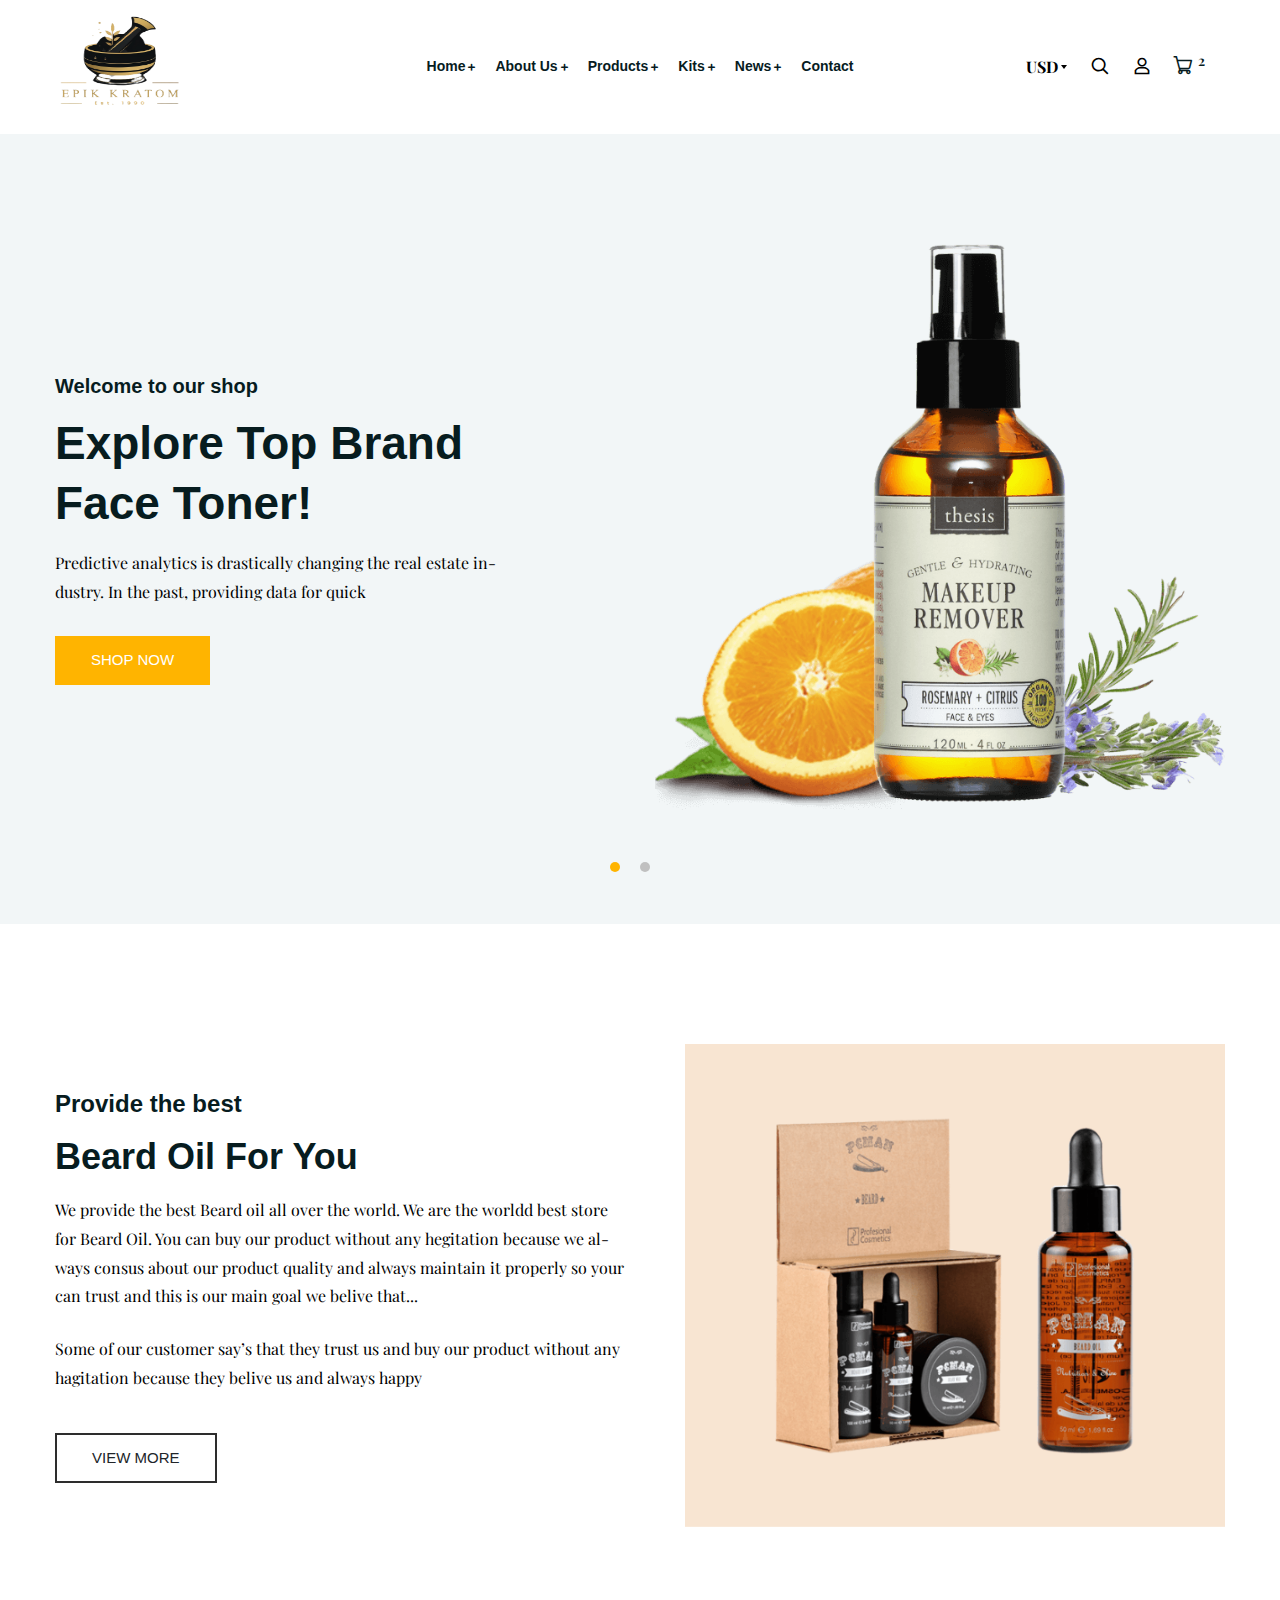
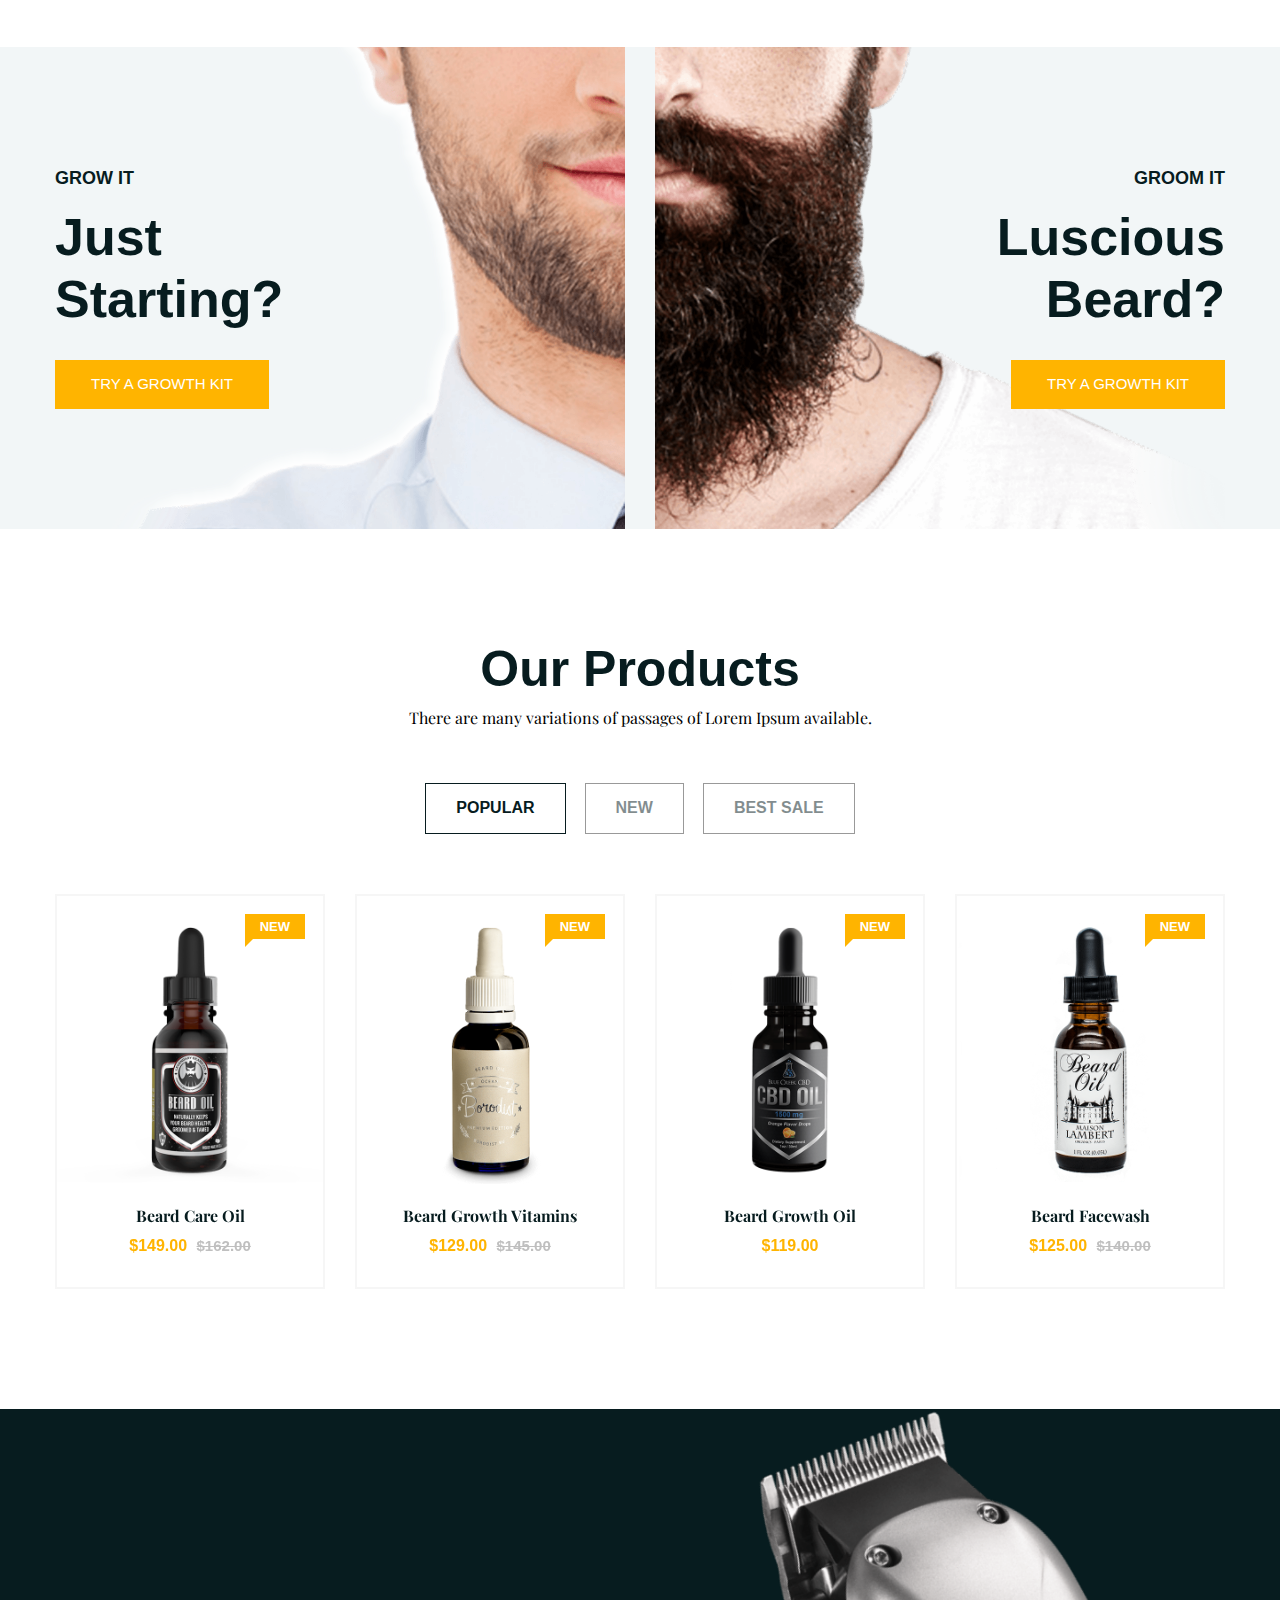
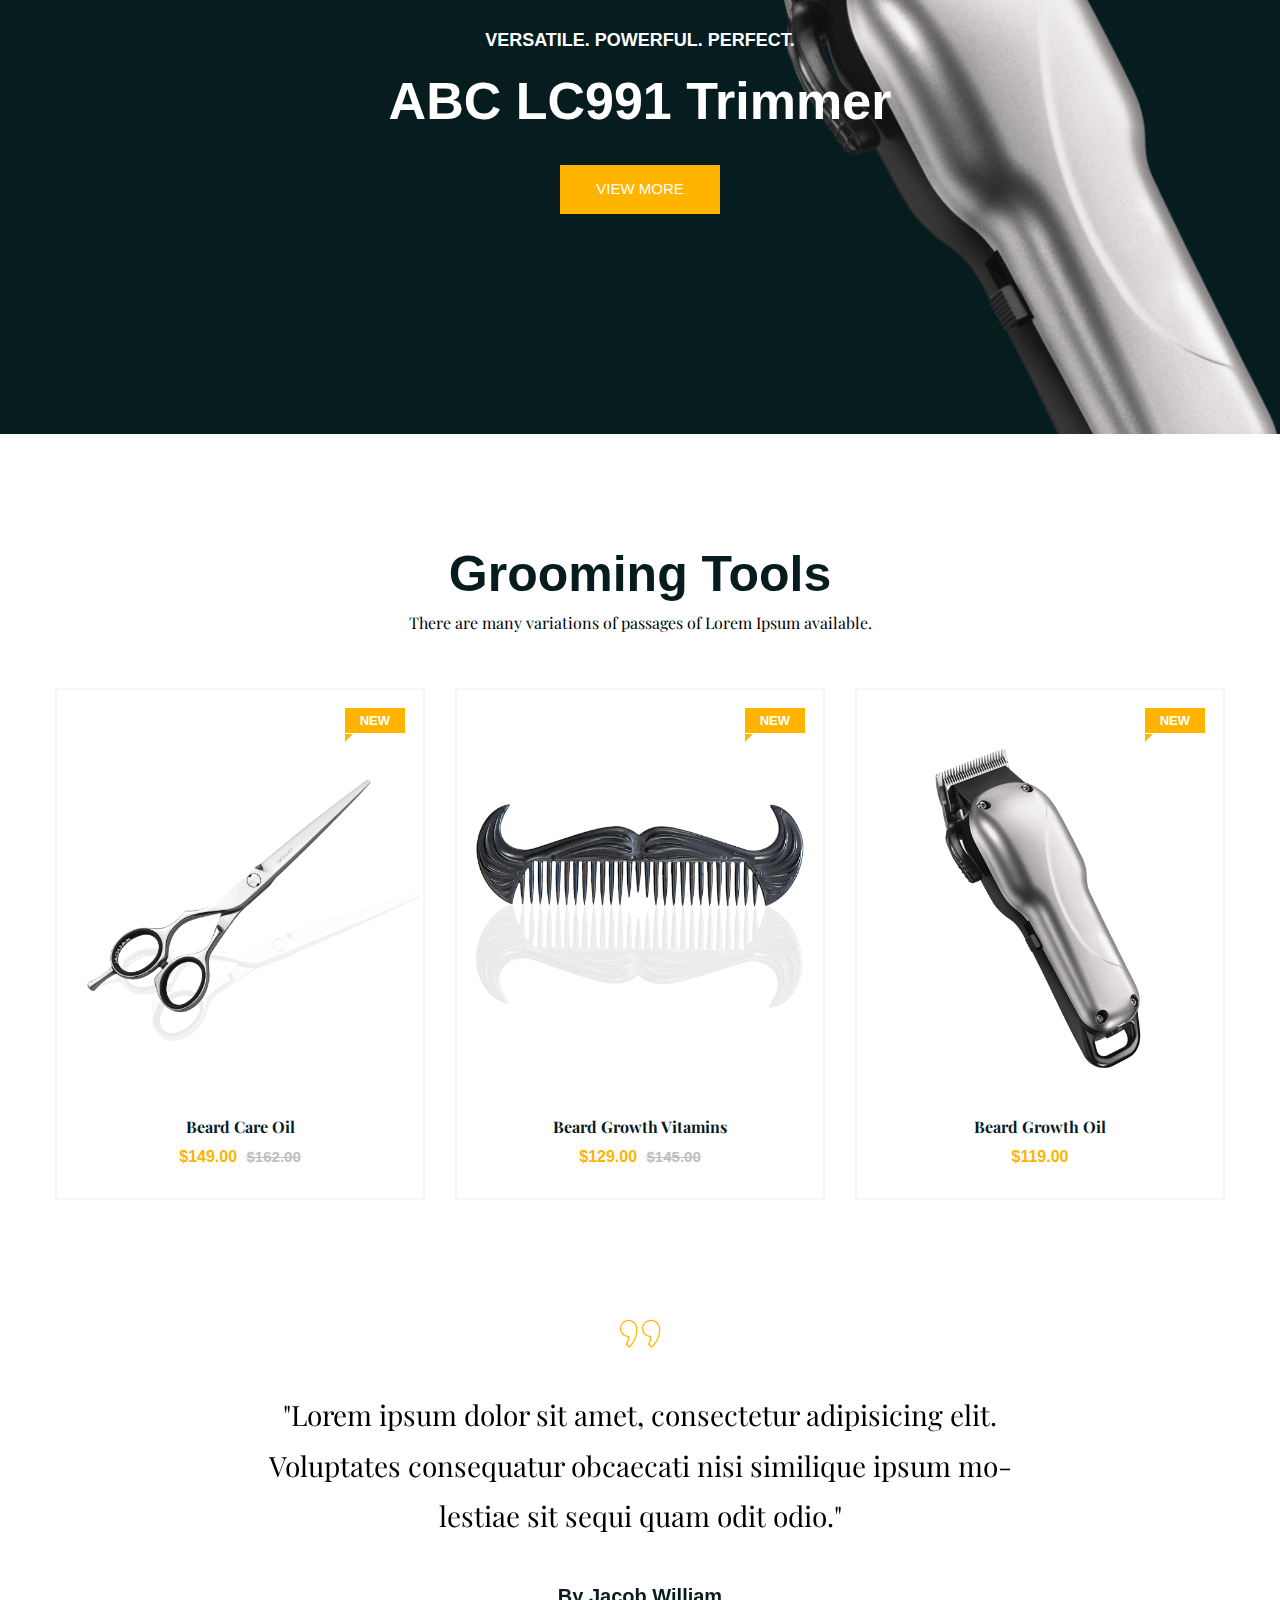
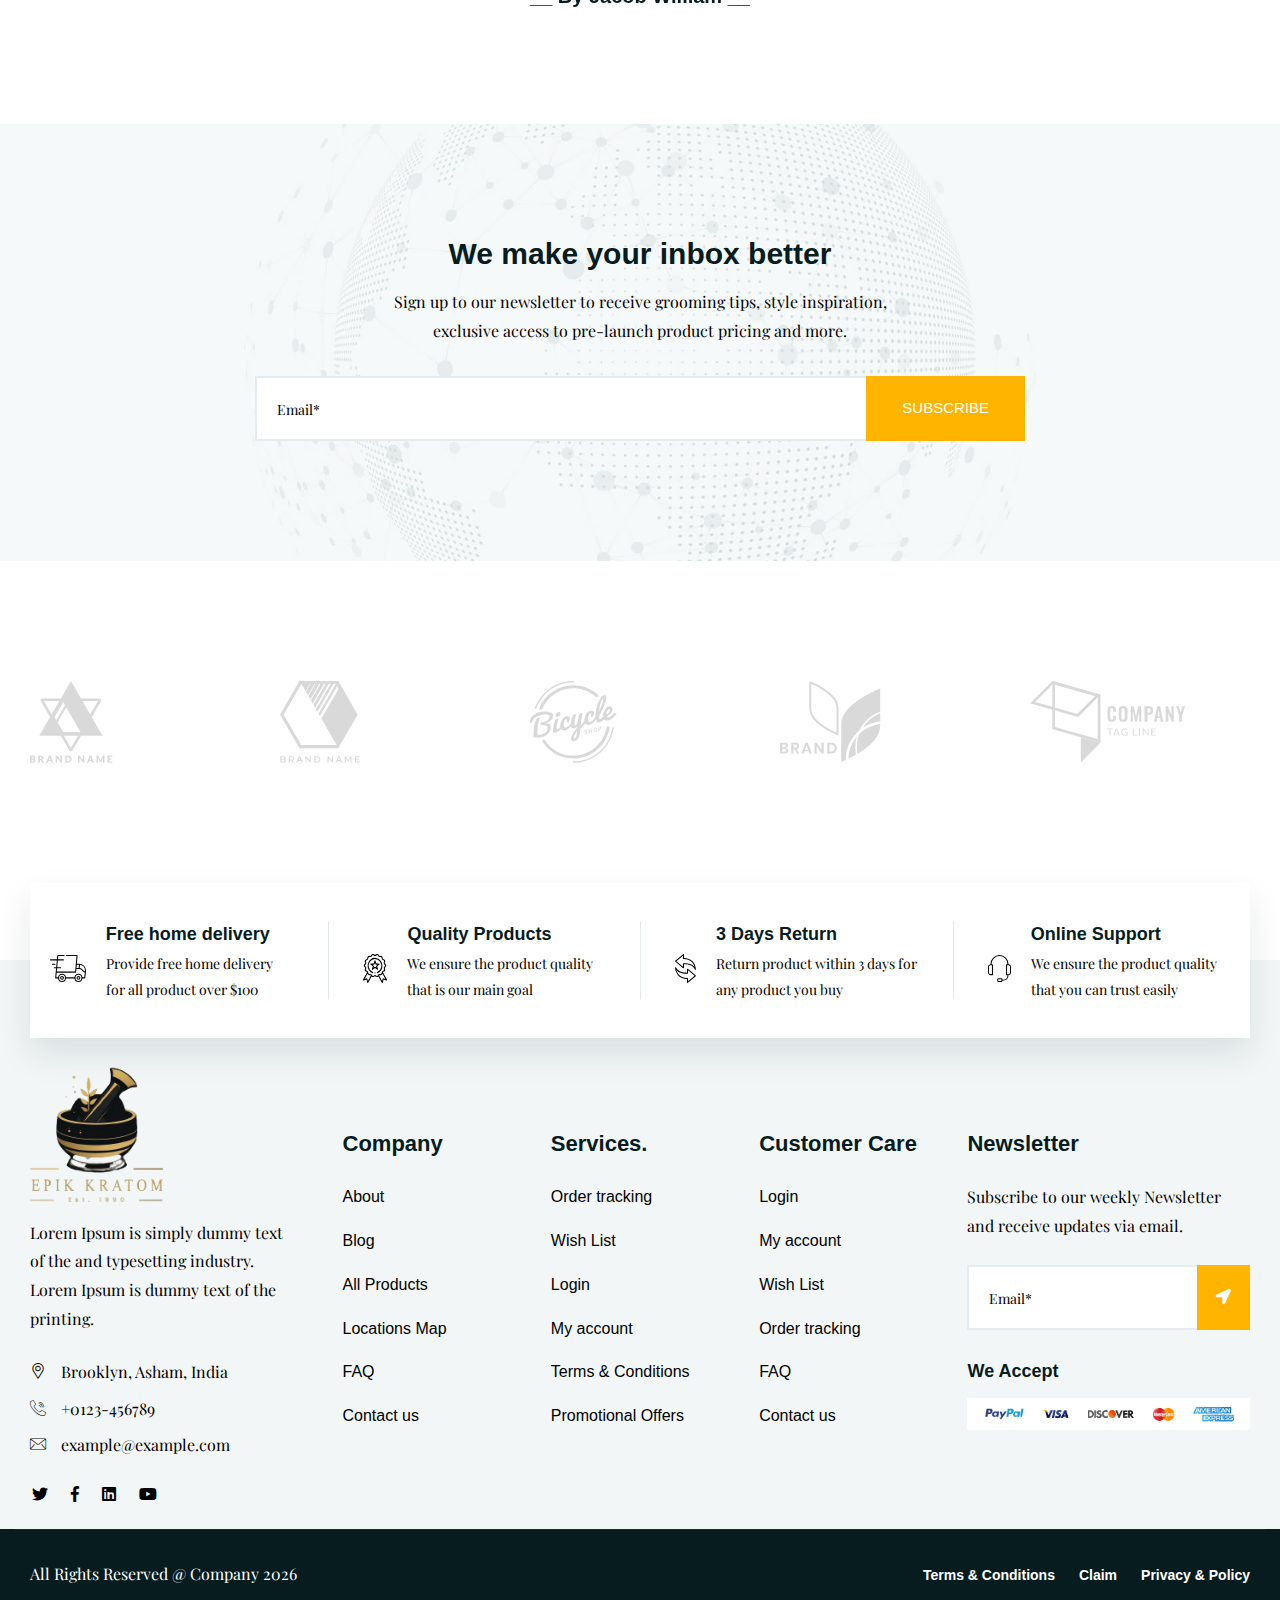
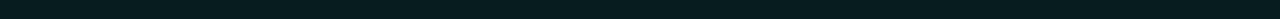
==== commit 3d2e8566: "Update index.html" ====
--- a/index.html
+++ b/index.html
@@ -35,7 +35,7 @@
                     <div class="col-md-7">
                         <div class="ltn__top-bar-menu">
                             <ul>
-                                <li><a href="mailto:info@webmail.com?"><i class="icon-mail"></i> info@example.com</a></li>
+                                <li><a href="mailto:info@webmail.com"><i class="icon-mail"></i> info@example.com</a></li>
                                 <li><a href="locations.html"><i class="icon-placeholder"></i> 15/A, Nest Tower, India</a></li>
                             </ul>
                         </div>
@@ -98,8 +98,8 @@
                             <nav>
                                 <div class="ltn__main-menu">
                                     <ul>
-                                        <li class="menu-ico"><a href="#">Home</a>
-                                            <!-- <ul>
+                                        <li class="menu-icon"><a href="#">Home</a>
+                                           <ul>
                                                 <li><a href="index.html">Home Style - 01</a></li>
                                                 <li><a href="index-2.html">Home Style - 02</a></li>
                                                 <li><a href="index-3.html">Home Style - 03  <span class="menu-item-badge">new</span></a></li>
@@ -108,7 +108,7 @@
                                                 <li><a href="index-6.html">Home Style - 06</a></li>
                                                 <li><a href="index-7.html">Home Style - 07</a></li>
                                                 <li><a href="index-8.html">Home Style - 08</a></li>
-                                            </ul> -->
+                                            </ul> 
                                         </li>
                                         <li class="menu-icon"><a href="#">About Us</a>
                                             <ul>
